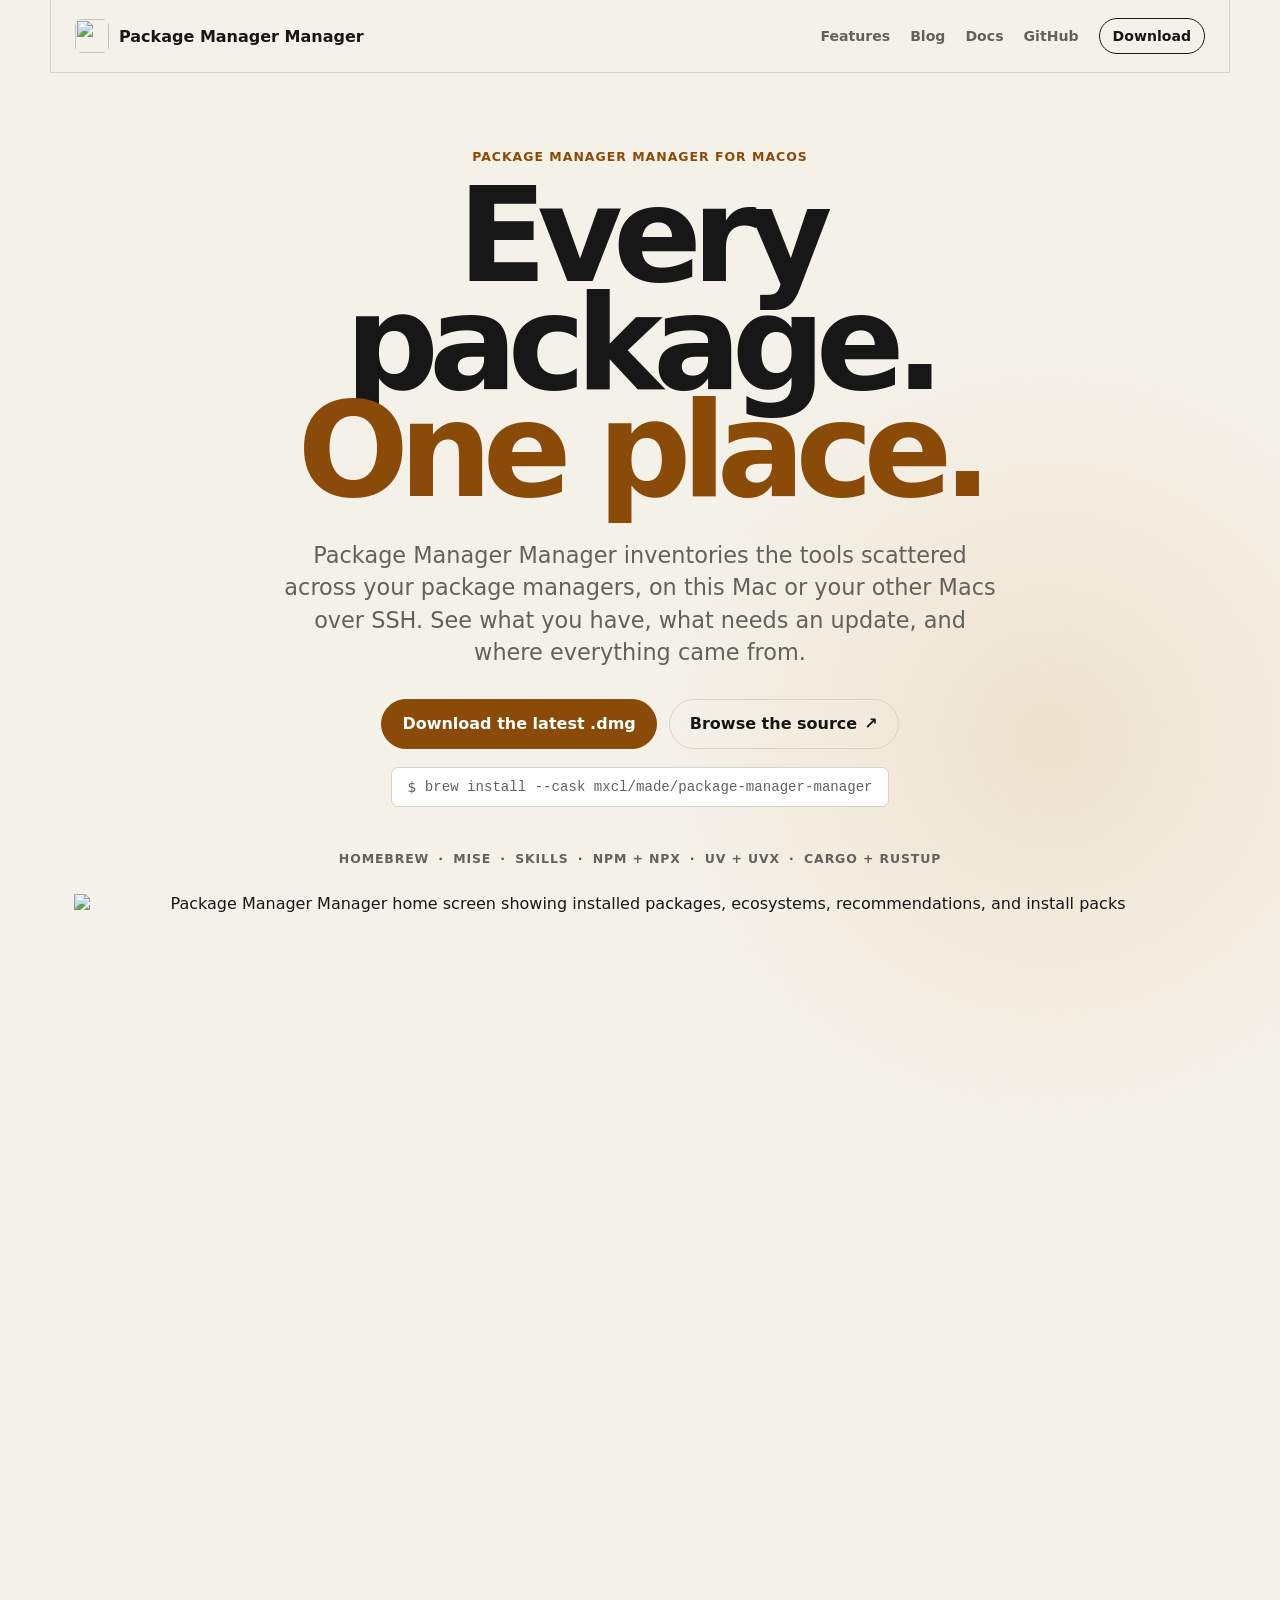
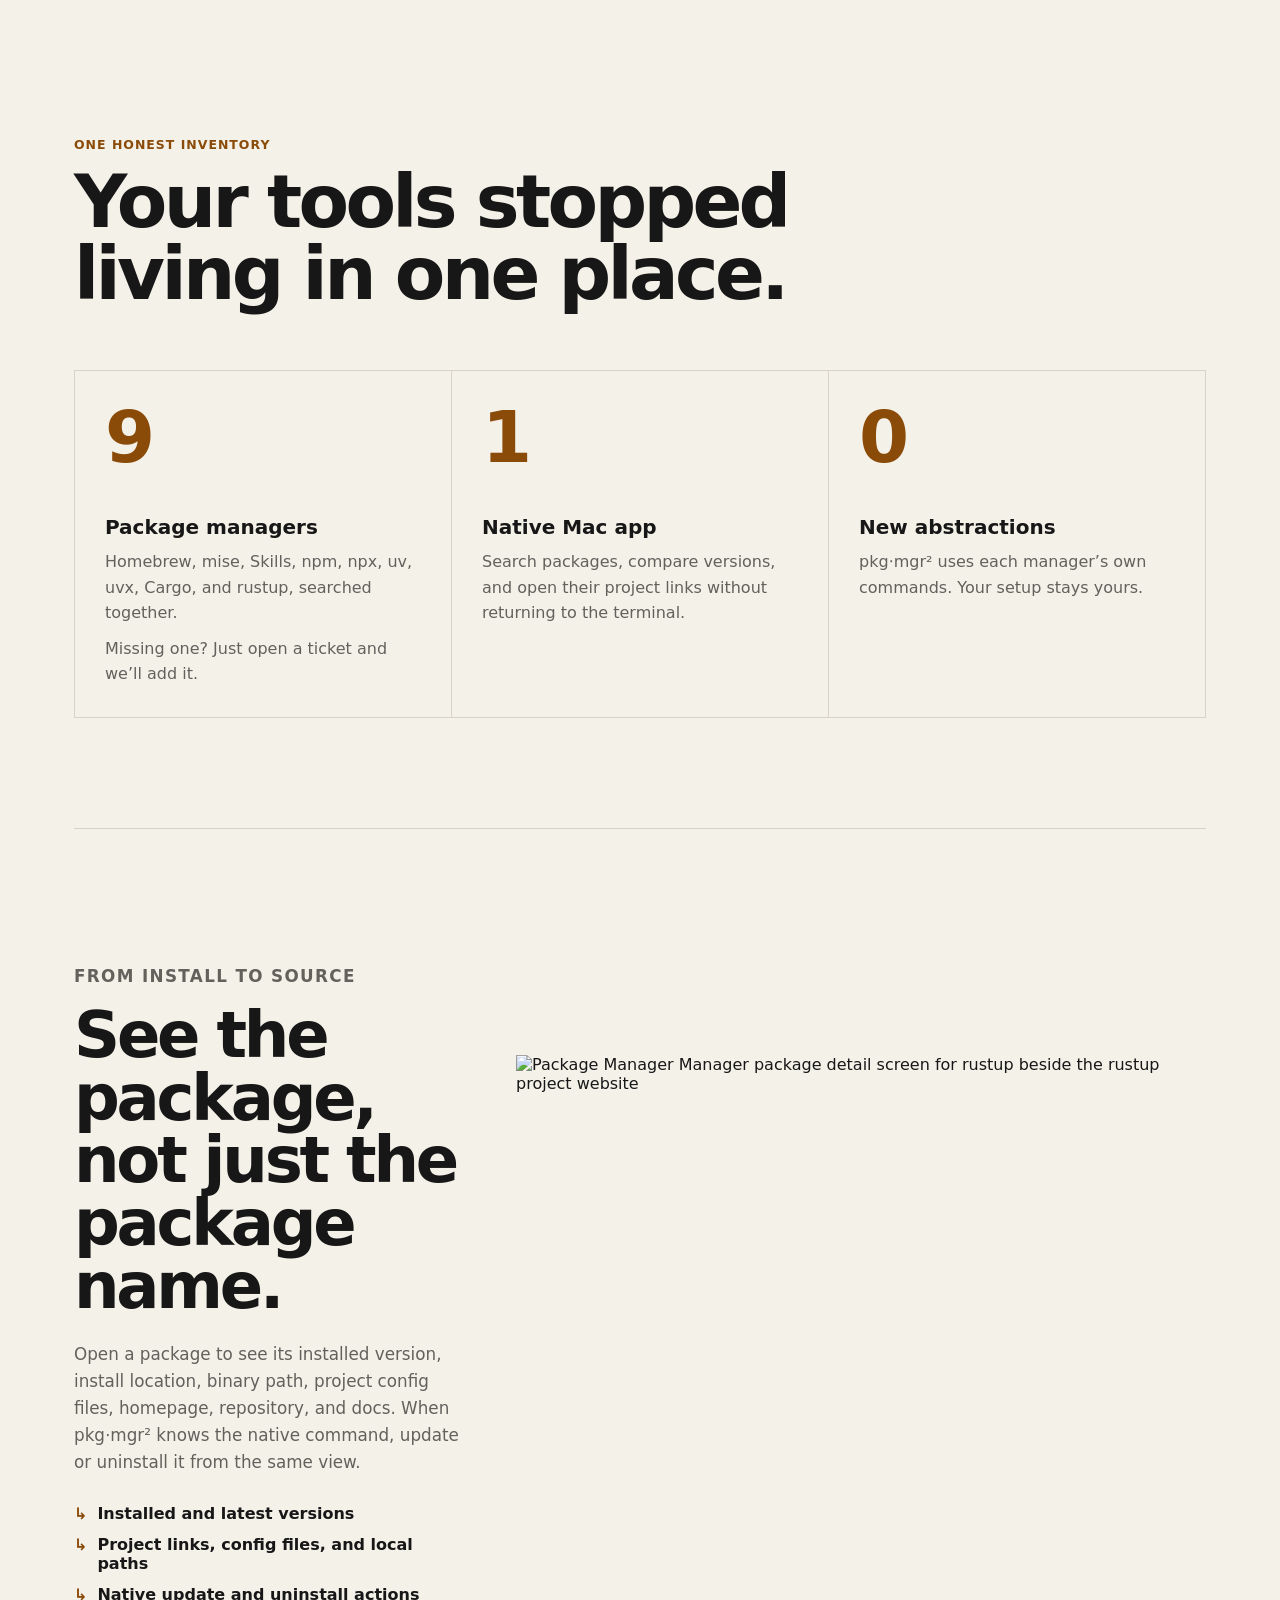
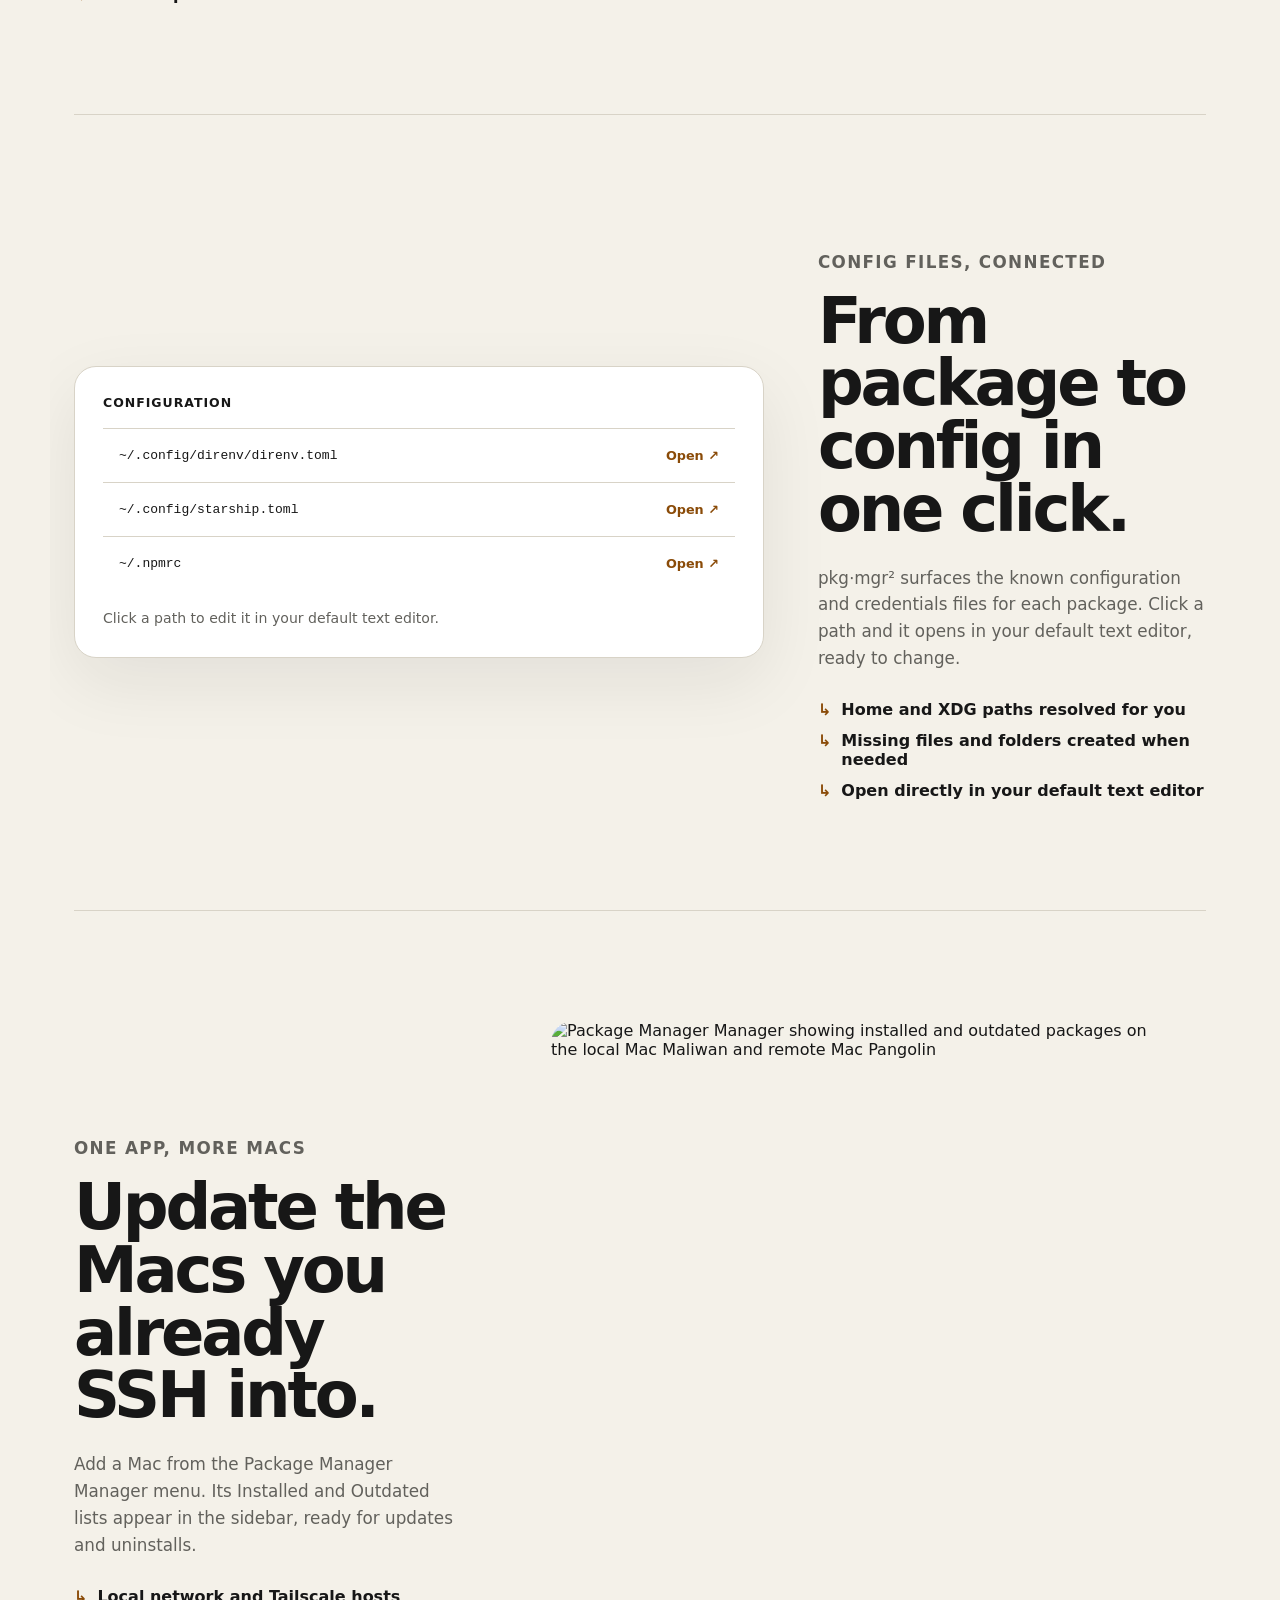
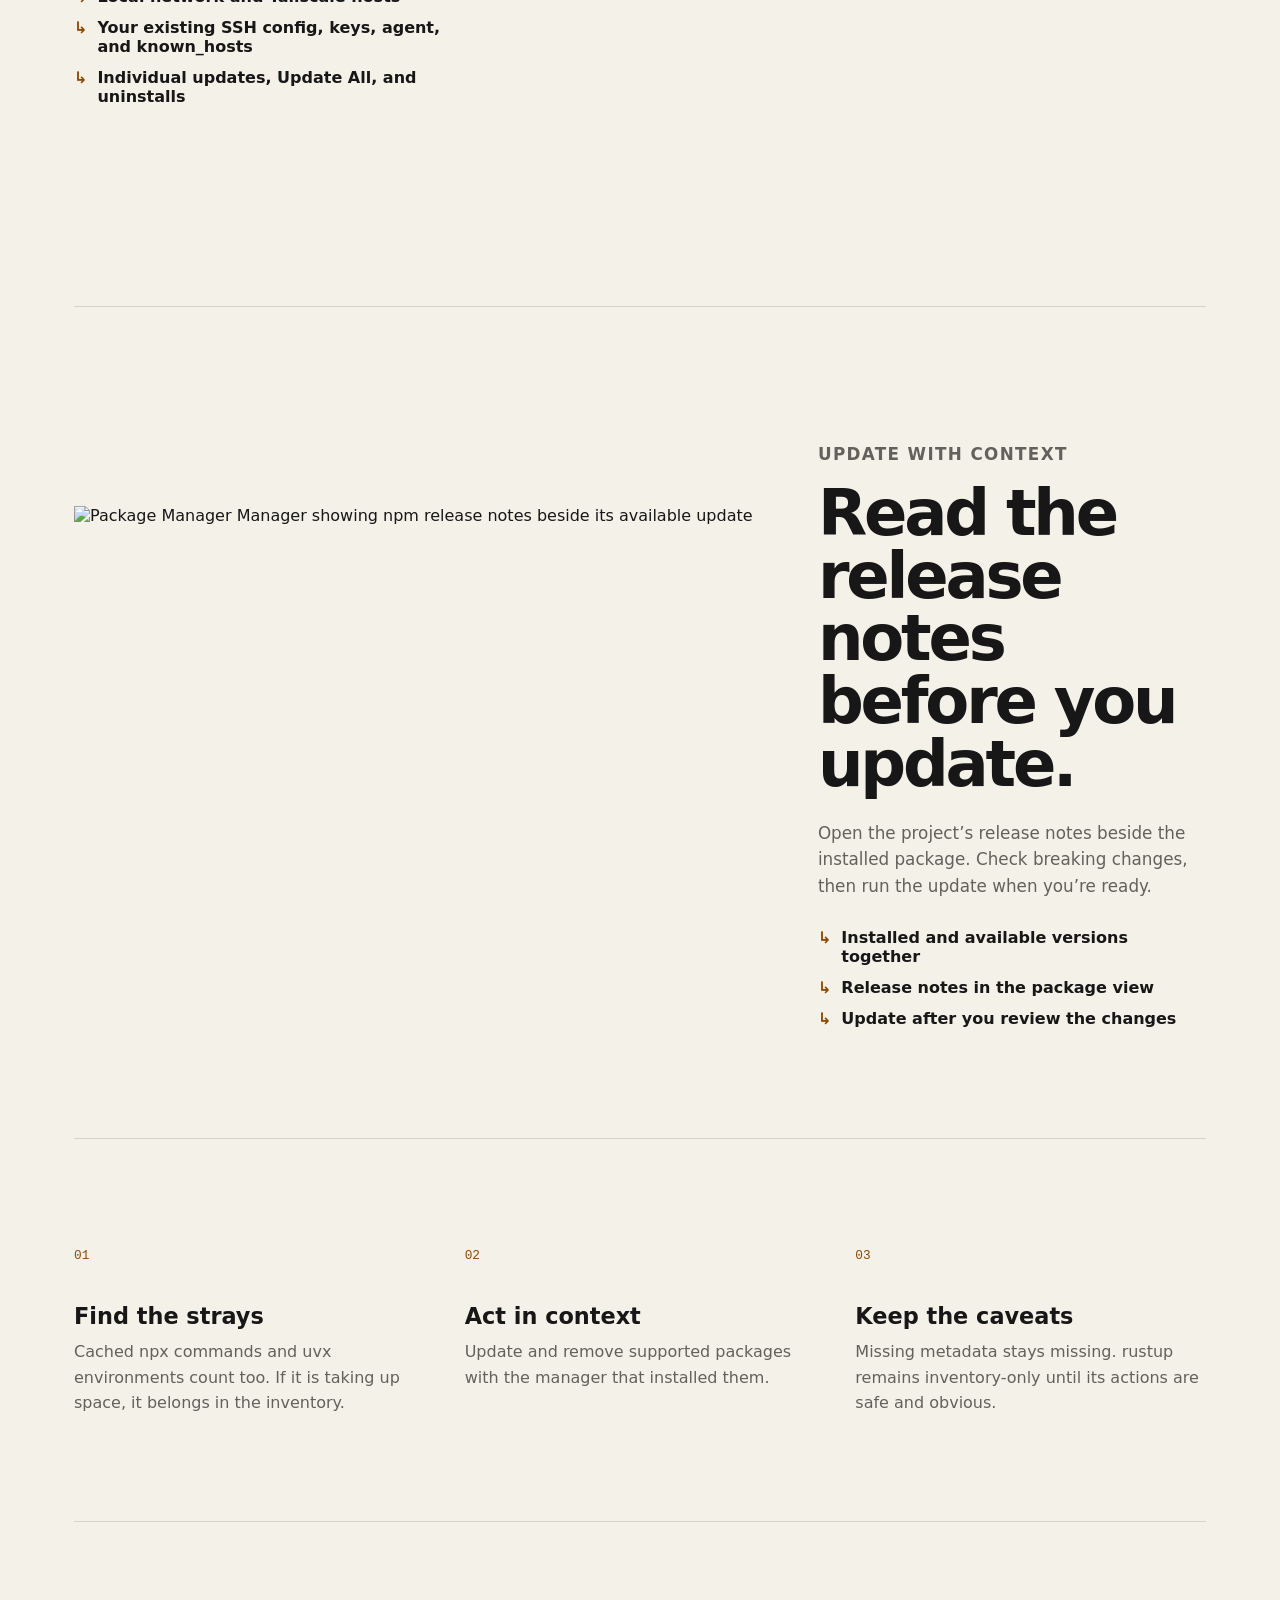
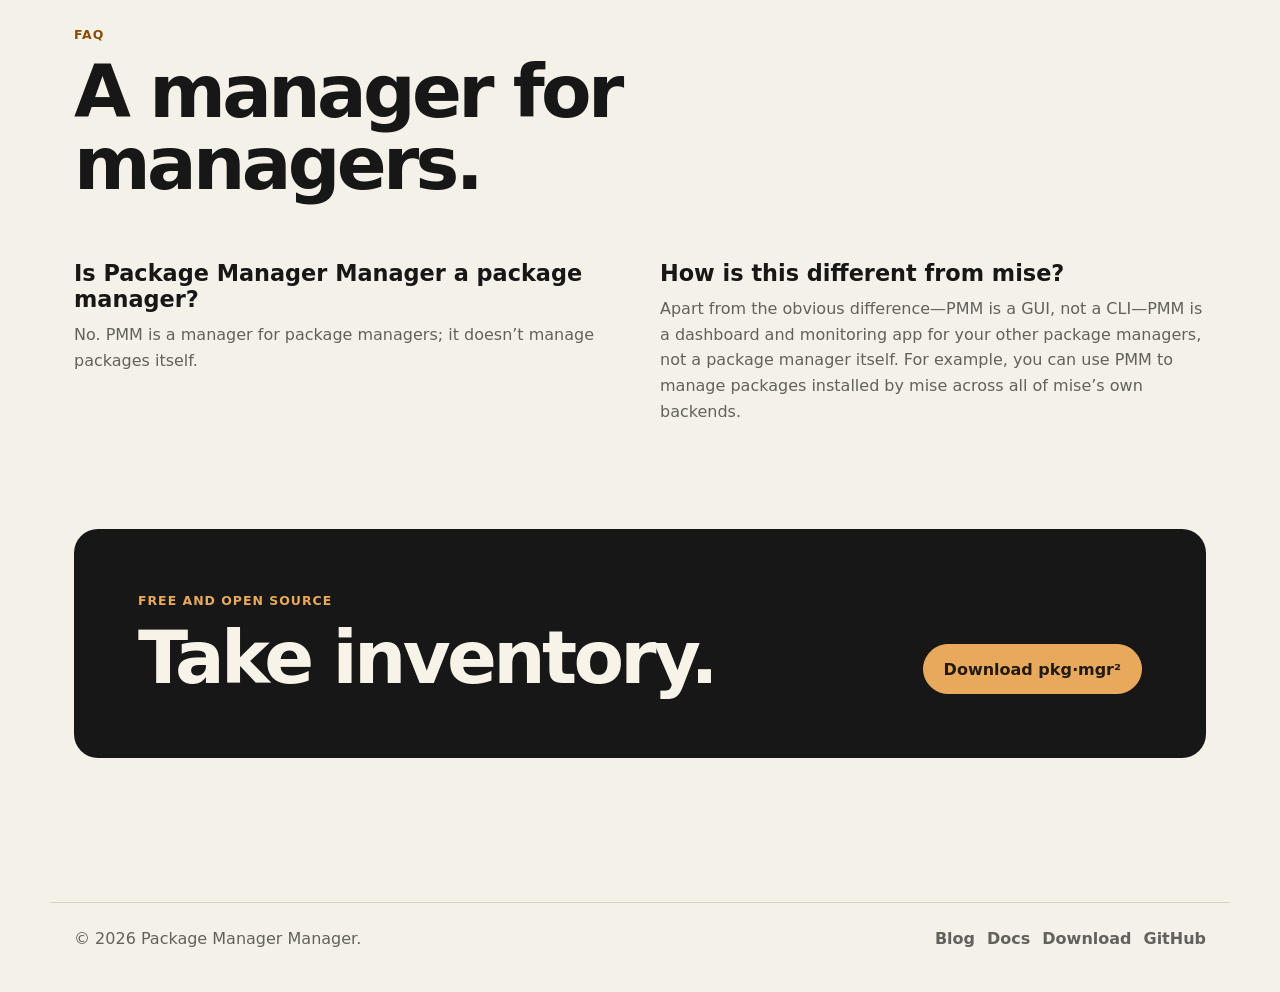
==== www/index.html @ a39bab41 "Add config file feature to website" ====
<!DOCTYPE html>
<html lang="en">
<head>
  <meta charset="UTF-8">
  <meta name="viewport" content="width=device-width, initial-scale=1.0">
  <title>The Package Manager Manager — Every package. One place.</title>
  <meta name="description" content="Inventory and update Homebrew, mise, Skills, npm, npx, uv, Cargo, and rustup packages across your Macs over SSH.">
  <meta property="og:type" content="website">
  <meta property="og:site_name" content="The Package Manager Manager">
  <meta property="og:title" content="The Package Manager Manager — Every package. One place.">
  <meta property="og:description" content="See what every package manager installed and manage updates across your Macs over SSH.">
  <meta property="og:url" content="https://mxcl.dev/package-manager-manager/">
  <meta property="og:image" content="https://mxcl.dev/package-manager-manager/preview.png">
  <meta property="og:image:secure_url" content="https://mxcl.dev/package-manager-manager/preview.png">
  <meta property="og:image:type" content="image/png">
  <meta property="og:image:width" content="1728">
  <meta property="og:image:height" content="910">
  <meta property="og:image:alt" content="The Package Manager Manager showing every package in one Mac app">
  <meta name="twitter:card" content="summary_large_image">
  <meta name="twitter:title" content="The Package Manager Manager — Every package. One place.">
  <meta name="twitter:description" content="See what every package manager installed and manage updates across your Macs over SSH.">
  <meta name="twitter:image" content="https://mxcl.dev/package-manager-manager/preview.png">
  <meta name="twitter:image:alt" content="The Package Manager Manager showing every package in one Mac app">
  <link rel="canonical" href="https://mxcl.dev/package-manager-manager/">
  <link rel="icon" href="./boxes.png">
  <link rel="apple-touch-icon" href="./boxes.png">
  <link rel="stylesheet" href="./styles.css">
</head>
<body class="landing-page">
  <div class="scroll-meter" aria-hidden="true"><span></span></div>
  <div class="site-shell" id="top">
    <header class="masthead">
      <a class="brand" href="./" aria-label="The Package Manager Manager home">
        <img class="brand-mark" src="./boxes.png" alt="" width="54" height="54">
        <span class="brand-type">Package Manager Manager</span>
      </a>

      <button class="nav-toggle" type="button" aria-expanded="false" aria-label="Toggle navigation">
        <span></span>
        <span></span>
      </button>

      <nav class="nav" aria-label="Main navigation">
        <a href="#features">Features</a>
        <a href="./blog/">Blog</a>
        <a href="https://github.com/mxcl/pmm#readme">Docs</a>
        <a href="https://github.com/mxcl/pmm">GitHub</a>
        <a class="nav-download" href="https://github.com/mxcl/pmm/releases/latest">Download</a>
      </nav>
    </header>

    <main class="landing-main">
      <section class="product-hero" aria-labelledby="product-title">
        <div class="hero-copy">
          <p class="eyebrow">Package Manager Manager for macOS</p>
          <h1 id="product-title">Every package.<br><span>One place.</span></h1>
          <p class="lede">Package Manager Manager inventories the tools scattered across your package managers, on this Mac or your other Macs over SSH. See what you have, what needs an update, and where everything came from.</p>
          <div class="hero-actions">
            <a class="button primary button-large" href="https://github.com/mxcl/pmm/releases/latest">Download the latest .dmg</a>
            <a class="button button-large" href="https://github.com/mxcl/pmm">Browse the source <span aria-hidden="true">↗</span></a>
          </div>
          <p class="install-command"><span aria-hidden="true">$</span> <code>brew install --cask mxcl/made/package-manager-manager</code></p>
        </div>

        <p class="manager-line" aria-label="Supported package managers">
          <span>Homebrew</span><span>mise</span><span>Skills</span><span>npm + npx</span><span>uv + uvx</span><span>Cargo + rustup</span>
        </p>

        <figure class="product-shot hero-shot">
          <img src="./pmm-promo-1.png" alt="Package Manager Manager home screen showing installed packages, ecosystems, recommendations, and install packs" width="2980" height="1872" fetchpriority="high">
        </figure>
      </section>

      <section class="inventory-intro" id="features" aria-labelledby="inventory-title">
        <p class="eyebrow">One honest inventory</p>
        <h2 id="inventory-title">Your tools stopped living in one place.</h2>
        <div class="inventory-points">
          <article>
            <strong>9</strong>
            <h3>Package managers</h3>
            <p>Homebrew, mise, Skills, npm, npx, uv, uvx, Cargo, and rustup, searched together.</p>
            <p>Missing one? Just <a href='https://github.com/mxcl/pmm/issues/new'>open a ticket</a> and we’ll add it.</p>
          </article>
          <article>
            <strong>1</strong>
            <h3>Native Mac app</h3>
            <p>Search packages, compare versions, and open their project links without returning to the terminal.</p>
          </article>
          <article>
            <strong>0</strong>
            <h3>New abstractions</h3>
            <p>pkg⋅mgr² uses each manager’s own commands. Your setup stays yours.</p>
          </article>
        </div>
      </section>

      <section class="package-story" aria-labelledby="package-story-title">
        <div class="story-copy">
          <p class="eyebrow">From install to source</p>
          <h2 id="package-story-title">See the package, not just the package name.</h2>
          <p>Open a package to see its installed version, install location, binary path, project config files, homepage, repository, and docs. When pkg⋅mgr² knows the native command, update or uninstall it from the same view.</p>
          <ul class="check-list">
            <li>Installed and latest versions</li>
            <li>Project links, config files, and local paths</li>
            <li>Native update and uninstall actions</li>
          </ul>
        </div>
        <figure class="product-shot detail-shot">
          <img src="./pmm-promo-2.webp" alt="Package Manager Manager package detail screen for rustup beside the rustup project website" width="2980" height="1872" loading="lazy" decoding="async">
        </figure>
      </section>

      <section class="package-story release-story" aria-labelledby="configuration-title">
        <figure class="configuration-card" aria-label="A package's linked configuration files">
          <figcaption>Configuration</figcaption>
          <div class="configuration-file">
            <code>~/.config/direnv/direnv.toml</code>
            <span aria-hidden="true">Open ↗</span>
          </div>
          <div class="configuration-file">
            <code>~/.config/starship.toml</code>
            <span aria-hidden="true">Open ↗</span>
          </div>
          <div class="configuration-file">
            <code>~/.npmrc</code>
            <span aria-hidden="true">Open ↗</span>
          </div>
          <p>Click a path to edit it in your default text editor.</p>
        </figure>
        <div class="story-copy">
          <p class="eyebrow">Config files, connected</p>
          <h2 id="configuration-title">From package to config in one click.</h2>
          <p>pkg⋅mgr² surfaces the known configuration and credentials files for each package. Click a path and it opens in your default text editor, ready to change.</p>
          <ul class="check-list">
            <li>Home and XDG paths resolved for you</li>
            <li>Missing files and folders created when needed</li>
            <li>Open directly in your default text editor</li>
          </ul>
        </div>
      </section>

      <section class="package-story remote-story" id="remote-hosts" aria-labelledby="remote-hosts-title">
        <div class="story-copy">
          <p class="eyebrow">One app, more Macs</p>
          <h2 id="remote-hosts-title">Update the Macs you already SSH into.</h2>
          <p>Add a Mac from the Package Manager Manager menu. Its Installed and Outdated lists appear in the sidebar, ready for updates and uninstalls.</p>
          <ul class="check-list">
            <li>Local network and Tailscale hosts</li>
            <li>Your existing SSH config, keys, agent, and known_hosts</li>
            <li>Individual updates, Update All, and uninstalls</li>
          </ul>
        </div>
        <figure class="product-shot remote-shot">
          <img src="./pmm-manage-other-macs.webp" alt="Package Manager Manager showing installed and outdated packages on the local Mac Maliwan and remote Mac Pangolin" width="1080" height="1350" loading="lazy" decoding="async">
        </figure>
      </section>

      <section class="package-story release-story" id="release-notes" aria-labelledby="release-story-title">
        <figure class="product-shot release-shot">
          <img src="./pmm-see-release-notes-before-update.webp" alt="Package Manager Manager showing npm release notes beside its available update" width="1490" height="936" loading="lazy" decoding="async">
        </figure>
        <div class="story-copy">
          <p class="eyebrow">Update with context</p>
          <h2 id="release-story-title">Read the release notes before you update.</h2>
          <p>Open the project’s release notes beside the installed package. Check breaking changes, then run the update when you’re ready.</p>
          <ul class="check-list">
            <li>Installed and available versions together</li>
            <li>Release notes in the package view</li>
            <li>Update after you review the changes</li>
          </ul>
        </div>
      </section>

      <section class="feature-strip" aria-label="Product features">
        <article>
          <span class="feature-number">01</span>
          <h3>Find the strays</h3>
          <p>Cached npx commands and uvx environments count too. If it is taking up space, it belongs in the inventory.</p>
        </article>
        <article>
          <span class="feature-number">02</span>
          <h3>Act in context</h3>
          <p>Update and remove supported packages with the manager that installed them.</p>
        </article>
        <article>
          <span class="feature-number">03</span>
          <h3>Keep the caveats</h3>
          <p>Missing metadata stays missing. rustup remains inventory-only until its actions are safe and obvious.</p>
        </article>
      </section>

      <section class="faq" aria-labelledby="faq-title">
        <p class="eyebrow">FAQ</p>
        <h2 id="faq-title">A manager for managers.</h2>
        <div class="faq-list">
          <article>
            <h3>Is Package Manager Manager a package manager?</h3>
            <p>No. PMM is a manager for package managers; it doesn’t manage packages itself.</p>
          </article>
          <article>
            <h3>How is this different from mise?</h3>
            <p>Apart from the obvious difference—PMM is a GUI, not a CLI—PMM is a dashboard and monitoring app for your other package managers, not a package manager itself. For example, you can use PMM to manage packages installed by mise across all of mise’s own backends.</p>
          </article>
        </div>
      </section>

      <section class="final-cta" aria-labelledby="cta-title">
        <div>
          <p class="eyebrow">Free and open source</p>
          <h2 id="cta-title">Take inventory.</h2>
        </div>
        <a class="button primary button-large" href="https://github.com/mxcl/pmm/releases/latest">Download pkg⋅mgr²</a>
      </section>
    </main>

    <footer class="site-footer">
      <p>&copy; 2026 Package Manager Manager.</p>
      <div class="footer-links">
        <a href="./blog/">Blog</a>
        <a href="https://github.com/mxcl/pmm#readme">Docs</a>
        <a href="https://github.com/mxcl/pmm/releases/latest">Download</a>
        <a href="https://github.com/mxcl/pmm">GitHub</a>
      </div>
    </footer>
  </div>

  <script src="./app.js"></script>
</body>
</html>
---- www/styles.css ----
:root {
  color-scheme: light;
  --bg: #f4f1e9;
  --ink: #171717;
  --muted: #62615c;
  --line: #d8d3c7;
  --panel: #ffffff;
  --accent: #8a4b08;
  --accent-ink: #ffffff;
  --max: 1180px;
  font-family: Inter, ui-sans-serif, system-ui, -apple-system, BlinkMacSystemFont, "Segoe UI", sans-serif;
}

* {
  box-sizing: border-box;
}

html {
  background: var(--bg);
  color: var(--ink);
  scroll-behavior: smooth;
}

body {
  margin: 0;
  min-height: 100vh;
  background: var(--bg);
}

a {
  color: inherit;
  text-decoration: none;
}

a:focus-visible,
button:focus-visible {
  outline: 2px solid var(--accent);
  outline-offset: 3px;
}

img {
  display: block;
  max-width: 100%;
}

h1,
h2,
h3,
p,
figure {
  margin: 0;
}

.scroll-meter {
  position: fixed;
  inset: 0 0 auto;
  z-index: 10;
  height: 3px;
}

.scroll-meter span {
  display: block;
  height: 100%;
  background: var(--accent);
  transform: scaleX(0);
  transform-origin: left;
}

.site-shell {
  width: min(100%, var(--max));
  margin: 0 auto;
}

.masthead {
  position: sticky;
  top: 0;
  z-index: 5;
  display: flex;
  align-items: center;
  justify-content: space-between;
  gap: 24px;
  padding: 18px 24px;
  border-bottom: 1px solid var(--line);
  background: color-mix(in srgb, var(--bg) 92%, transparent);
  backdrop-filter: blur(14px);
}

.brand,
.nav {
  display: flex;
  align-items: center;
}

.brand {
  gap: 10px;
  font-weight: 800;
}

.brand-mark {
  width: 34px;
  height: 34px;
  border-radius: 7px;
}

.brand-type {
  white-space: nowrap;
}

.nav {
  gap: 20px;
  color: var(--muted);
  font-size: 0.88rem;
  font-weight: 650;
}

.nav a {
  min-height: 36px;
  display: inline-flex;
  align-items: center;
}

.nav a:hover,
.nav a[aria-current="page"] {
  color: var(--ink);
}

.nav-toggle {
  position: relative;
  display: none;
}

main {
  padding: 40px 24px 72px;
}

.blog-hero,
.article-hero {
  display: grid;
  grid-template-columns: minmax(0, 1fr) minmax(280px, 480px);
  gap: 40px;
  align-items: center;
  padding: 36px 0 54px;
}

.blog-hero {
  display: block;
  max-width: 780px;
}

.eyebrow,
.story-kicker,
.section-label span {
  color: var(--accent);
  font-size: 0.78rem;
  font-weight: 800;
  letter-spacing: 0.08em;
  text-transform: uppercase;
}

h1 {
  margin-top: 10px;
  font-size: clamp(2.5rem, 7vw, 5.5rem);
  line-height: 0.96;
  letter-spacing: 0;
}

.lede {
  max-width: 760px;
  margin-top: 18px;
  color: var(--muted);
  font-size: clamp(1.1rem, 2vw, 1.4rem);
  line-height: 1.45;
}

.hero-actions,
.package-actions,
.footer-links {
  display: flex;
  flex-wrap: wrap;
  gap: 12px;
}

.hero-actions {
  margin-top: 26px;
}

.button {
  display: inline-flex;
  align-items: center;
  justify-content: center;
  min-height: 42px;
  padding: 0 16px;
  border: 1px solid var(--line);
  border-radius: 7px;
  font-weight: 750;
  white-space: nowrap;
}

.button.primary {
  border-color: var(--accent);
  background: var(--accent);
  color: var(--accent-ink);
}

.button:hover {
  border-color: var(--ink);
}

.button.primary:hover {
  border-color: var(--ink);
  background: var(--ink);
}

.button.text {
  border-color: transparent;
}

.article-hero-image img,
.post-card img,
.package-card img {
  width: 100%;
  aspect-ratio: 16 / 9;
  object-fit: cover;
  border: 1px solid var(--line);
  border-radius: 8px;
  background: #ece9df;
}

.article-body,
.toolkit-summary,
.pack-install-band,
.package-directory,
.blog-index {
  margin-top: 44px;
}

.article-body {
  max-width: 820px;
  color: var(--muted);
  font-size: 1.08rem;
  line-height: 1.7;
}

.article-body p + p {
  margin-top: 18px;
}

.section-label {
  display: flex;
  align-items: end;
  justify-content: space-between;
  gap: 16px;
  margin-bottom: 18px;
  border-bottom: 1px solid var(--line);
  padding-bottom: 12px;
}

.section-label h2 {
  font-size: clamp(1.45rem, 3vw, 2rem);
}

.compare-grid,
.package-grid,
.post-list {
  display: grid;
  gap: 18px;
}

.compare-grid {
  grid-template-columns: repeat(3, minmax(0, 1fr));
}

.compare-grid article,
.pack-install-band,
.package-card,
.post-card {
  border: 1px solid var(--line);
  border-radius: 8px;
  background: var(--panel);
}

.compare-grid article,
.pack-install-band,
.package-card-body,
.post-card-copy {
  padding: 22px;
}

.compare-grid h3,
.package-card h3,
.post-card h2 {
  margin-top: 8px;
  font-size: 1.25rem;
  line-height: 1.2;
}

.compare-grid p,
.package-card p:not(.story-kicker),
.post-card p:not(.story-kicker),
.pack-install-band p {
  margin-top: 10px;
  color: var(--muted);
  line-height: 1.55;
}

.post-card-copy > .button {
  margin-top: 20px;
}

.pack-install-band {
  display: flex;
  align-items: center;
  justify-content: space-between;
  gap: 24px;
}

.package-grid {
  grid-template-columns: repeat(3, minmax(0, 1fr));
}

.package-actions {
  margin-top: 18px;
}

.package-actions a {
  color: var(--accent);
  font-weight: 750;
}

.post-list {
  grid-template-columns: repeat(2, minmax(0, 1fr));
}

.site-footer {
  display: flex;
  align-items: center;
  justify-content: space-between;
  gap: 20px;
  padding: 26px 24px 44px;
  border-top: 1px solid var(--line);
  color: var(--muted);
}

.footer-links a {
  font-weight: 650;
}

/* Product landing page */

.landing-page {
  background:
    radial-gradient(circle at 82% 10%, rgb(216 151 70 / 0.16), transparent 24rem),
    var(--bg);
}

.landing-page .masthead {
  border-right: 1px solid var(--line);
  border-left: 1px solid var(--line);
}

.landing-page .nav-download {
  min-height: 36px;
  padding: 0 13px;
  border: 1px solid var(--ink);
  border-radius: 999px;
  color: var(--ink);
}

.landing-main {
  overflow: hidden;
  padding-top: 76px;
}

.product-hero {
  text-align: center;
}

.hero-copy {
  max-width: 940px;
  margin: 0 auto;
}

.product-hero h1 {
  margin-top: 18px;
  font-size: clamp(4rem, 10.5vw, 8.2rem);
  line-height: 0.82;
  letter-spacing: -0.075em;
}

.product-hero h1 span {
  color: var(--accent);
}

.product-hero .lede {
  max-width: 720px;
  margin: 34px auto 0;
}

.product-hero .hero-actions {
  justify-content: center;
  margin-top: 30px;
}

.install-command {
  display: inline-flex;
  max-width: 100%;
  margin-top: 18px;
  padding: 11px 15px;
  overflow-x: auto;
  border: 1px solid var(--line);
  border-radius: 7px;
  background: var(--panel);
  color: var(--muted);
  font-size: 0.88rem;
  white-space: nowrap;
}

.install-command code {
  margin-left: 0.6em;
}

.button-large {
  min-height: 50px;
  padding: 0 20px;
  border-radius: 999px;
}

.button-large span {
  margin-left: 7px;
}

.manager-line {
  display: flex;
  flex-wrap: wrap;
  justify-content: center;
  gap: 10px 24px;
  margin-top: 44px;
  color: var(--muted);
  font-size: 0.78rem;
  font-weight: 800;
  letter-spacing: 0.07em;
  text-transform: uppercase;
}

.manager-line span {
  position: relative;
}

.manager-line span + span::before {
  content: "·";
  position: absolute;
  left: -15px;
  color: var(--accent);
}

.product-shot {
  margin: 0;
}

.product-shot img {
  width: 100%;
  height: auto;
  aspect-ratio: 2980 / 1872;
}

.hero-shot {
  margin-top: 28px;
}

.inventory-intro {
  padding: 132px 0 110px;
}

.inventory-intro > h2,
.story-copy h2,
.faq > h2,
.final-cta h2 {
  max-width: 940px;
  margin-top: 14px;
  font-size: clamp(2.4rem, 6vw, 4.6rem);
  line-height: 0.98;
  letter-spacing: -0.05em;
}

.inventory-points {
  display: grid;
  grid-template-columns: repeat(3, minmax(0, 1fr));
  gap: 1px;
  margin-top: 60px;
  border: 1px solid var(--line);
  background: var(--line);
}

.inventory-points article {
  min-height: 280px;
  padding: 30px;
  background: var(--bg);
}

.inventory-points strong {
  display: block;
  color: var(--accent);
  font-size: 4.5rem;
  line-height: 1;
}

.inventory-points h3 {
  margin-top: 42px;
  font-size: 1.25rem;
}

.inventory-points p,
.story-copy > p,
.feature-strip p {
  margin-top: 10px;
  color: var(--muted);
  line-height: 1.6;
}

.package-story {
  display: grid;
  grid-template-columns: minmax(300px, 0.72fr) minmax(0, 1.28fr);
  gap: 54px;
  align-items: center;
  padding: 110px 0;
  border-top: 1px solid var(--line);
}

.release-story {
  grid-template-columns: minmax(0, 1.28fr) minmax(300px, 0.72fr);
}

.remote-shot {
  width: min(100%, 620px);
  justify-self: center;
}

.remote-shot img {
  aspect-ratio: 4 / 5;
  border-radius: 22px;
}

.configuration-card {
  padding: 28px;
  border: 1px solid var(--line);
  border-radius: 22px;
  background: var(--panel);
  box-shadow: 0 24px 70px rgb(23 23 23 / 0.08);
}

.configuration-card figcaption {
  margin-bottom: 18px;
  font-size: 0.78rem;
  font-weight: 800;
  letter-spacing: 0.08em;
  text-transform: uppercase;
}

.configuration-file {
  display: flex;
  align-items: center;
  justify-content: space-between;
  gap: 20px;
  min-height: 54px;
  padding: 0 16px;
  border-top: 1px solid var(--line);
}

.configuration-file code {
  overflow: hidden;
  text-overflow: ellipsis;
  white-space: nowrap;
}

.configuration-file span {
  flex: 0 0 auto;
  color: var(--accent);
  font-size: 0.8rem;
  font-weight: 800;
}

.configuration-card > p {
  margin-top: 18px;
  color: var(--muted);
  font-size: 0.88rem;
  line-height: 1.5;
}

.story-copy h2 {
  font-size: clamp(2.4rem, 5vw, 4rem);
}

.story-copy > p {
  margin-top: 24px;
  font-size: 1.05rem;
}

.check-list {
  display: grid;
  gap: 12px;
  margin: 28px 0 0;
  padding: 0;
  list-style: none;
  font-weight: 700;
}

.check-list li {
  display: flex;
  gap: 10px;
}

.check-list li::before {
  content: "↳";
  color: var(--accent);
}

.feature-strip {
  display: grid;
  grid-template-columns: repeat(3, minmax(0, 1fr));
  gap: 40px;
  padding: 105px 0;
  border-top: 1px solid var(--line);
}

.feature-number {
  display: inline-block;
  color: var(--accent);
  font-family: ui-monospace, SFMono-Regular, Menlo, monospace;
  font-size: 0.8rem;
}

.feature-strip h3 {
  margin-top: 40px;
  font-size: 1.4rem;
}

.faq {
  padding: 105px 0;
  border-top: 1px solid var(--line);
}

.faq-list {
  display: grid;
  grid-template-columns: repeat(2, minmax(0, 1fr));
  gap: 40px;
  margin-top: 60px;
}

.faq-list h3 {
  font-size: 1.4rem;
}

.faq-list p {
  margin-top: 10px;
  color: var(--muted);
  line-height: 1.6;
}

.final-cta {
  display: flex;
  align-items: end;
  justify-content: space-between;
  gap: 30px;
  margin-bottom: 72px;
  padding: 64px;
  border-radius: 24px;
  background: var(--ink);
  color: #f7f3e9;
}

.final-cta .eyebrow {
  color: #e9a95d;
}

.final-cta .button.primary {
  flex: 0 0 auto;
  border-color: #e9a95d;
  background: #e9a95d;
  color: #221b13;
}

.final-cta .button.primary:hover {
  border-color: #fff;
  background: #fff;
}

@media (max-width: 820px) {
  .masthead {
    align-items: flex-start;
  }

  .nav-toggle {
    display: inline-flex;
    width: 40px;
    height: 40px;
    align-items: center;
    justify-content: center;
    border: 1px solid var(--line);
    border-radius: 7px;
    background: var(--panel);
  }

  .nav-toggle span,
  .nav-toggle::after {
    content: "";
    position: absolute;
    width: 18px;
    height: 2px;
    background: var(--ink);
  }

  .nav-toggle span:first-child {
    transform: translateY(-4px);
  }

  .nav-toggle span:nth-child(2) {
    transform: translateY(4px);
  }

  .nav {
    display: none;
    position: absolute;
    top: 68px;
    right: 24px;
    left: 24px;
    flex-direction: column;
    align-items: stretch;
    gap: 0;
    border: 1px solid var(--line);
    border-radius: 8px;
    background: var(--panel);
    padding: 8px;
  }

  .nav.is-open {
    display: flex;
  }

  .nav a {
    padding: 0 10px;
  }

  .article-hero,
  .compare-grid,
  .package-grid,
  .post-list {
    grid-template-columns: 1fr;
  }

  .pack-install-band,
  .site-footer,
  .section-label {
    align-items: flex-start;
    flex-direction: column;
  }

  .landing-main {
    padding-top: 48px;
  }

  .landing-page .nav-download {
    border: 0;
    border-radius: 0;
    padding: 0 10px;
  }

  .manager-line span + span::before {
    display: none;
  }

  .hero-shot {
    width: calc(100% + 24px);
    margin-left: -12px;
    border-radius: 14px;
  }

  .inventory-intro {
    padding: 92px 0 74px;
  }

  .inventory-points,
  .package-story,
  .faq-list,
  .feature-strip {
    grid-template-columns: 1fr;
  }

  .inventory-points article {
    min-height: 0;
  }

  .inventory-points h3 {
    margin-top: 24px;
  }

  .package-story {
    gap: 44px;
    padding: 76px 0;
  }

  .feature-strip {
    gap: 54px;
    padding: 76px 0;
  }

  .faq {
    padding: 76px 0;
  }

  .faq-list {
    gap: 44px;
    margin-top: 44px;
  }

  .feature-strip h3 {
    margin-top: 20px;
  }

  .final-cta {
    align-items: flex-start;
    flex-direction: column;
    padding: 38px 28px;
  }
}

@media (max-width: 520px) {
  .landing-main {
    padding-inline: 18px;
  }

  .product-hero h1 {
    font-size: clamp(3.5rem, 20vw, 5rem);
  }

  .product-hero .lede {
    margin-top: 26px;
  }

  .product-hero .hero-actions {
    align-items: stretch;
    flex-direction: column;
  }

  .manager-line {
    align-items: center;
    flex-direction: column;
  }

  .final-cta {
    margin-right: -6px;
    margin-left: -6px;
  }
}

@media (prefers-reduced-motion: reduce) {
  html {
    scroll-behavior: auto;
  }
}
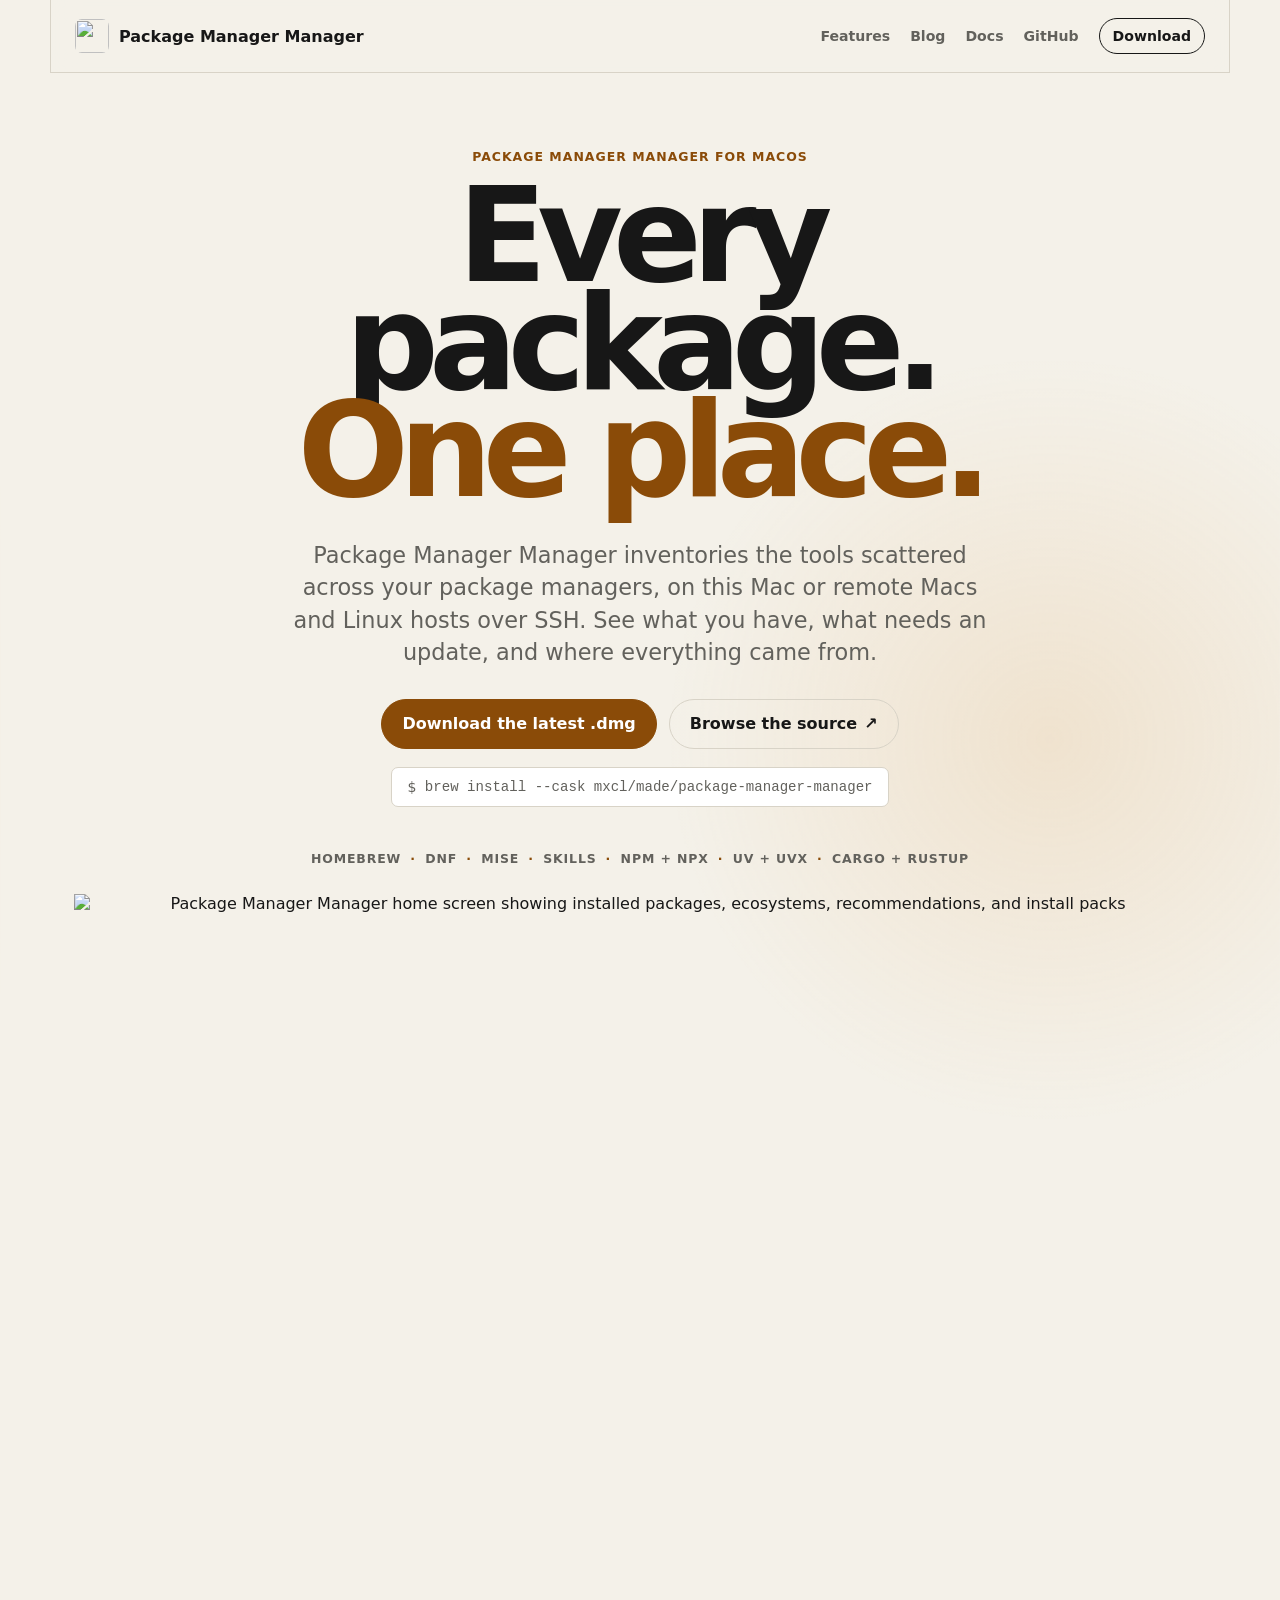
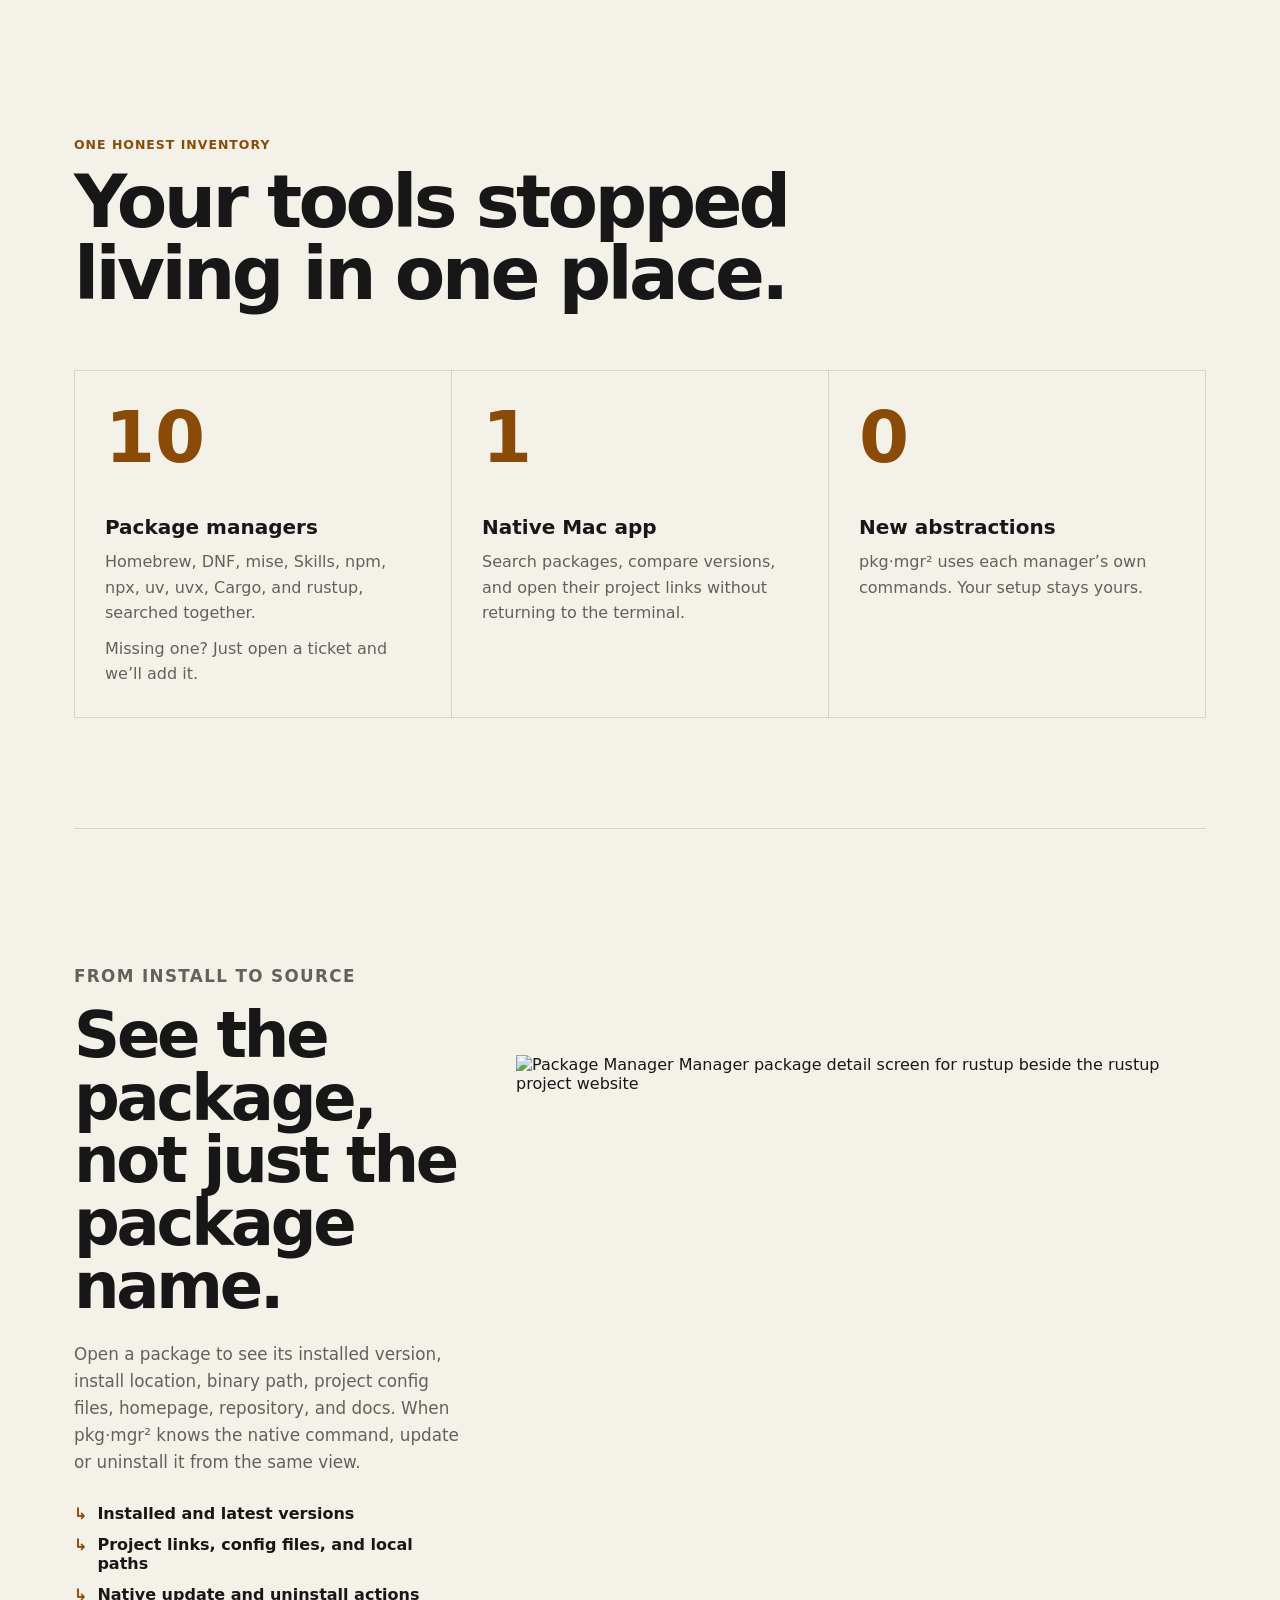
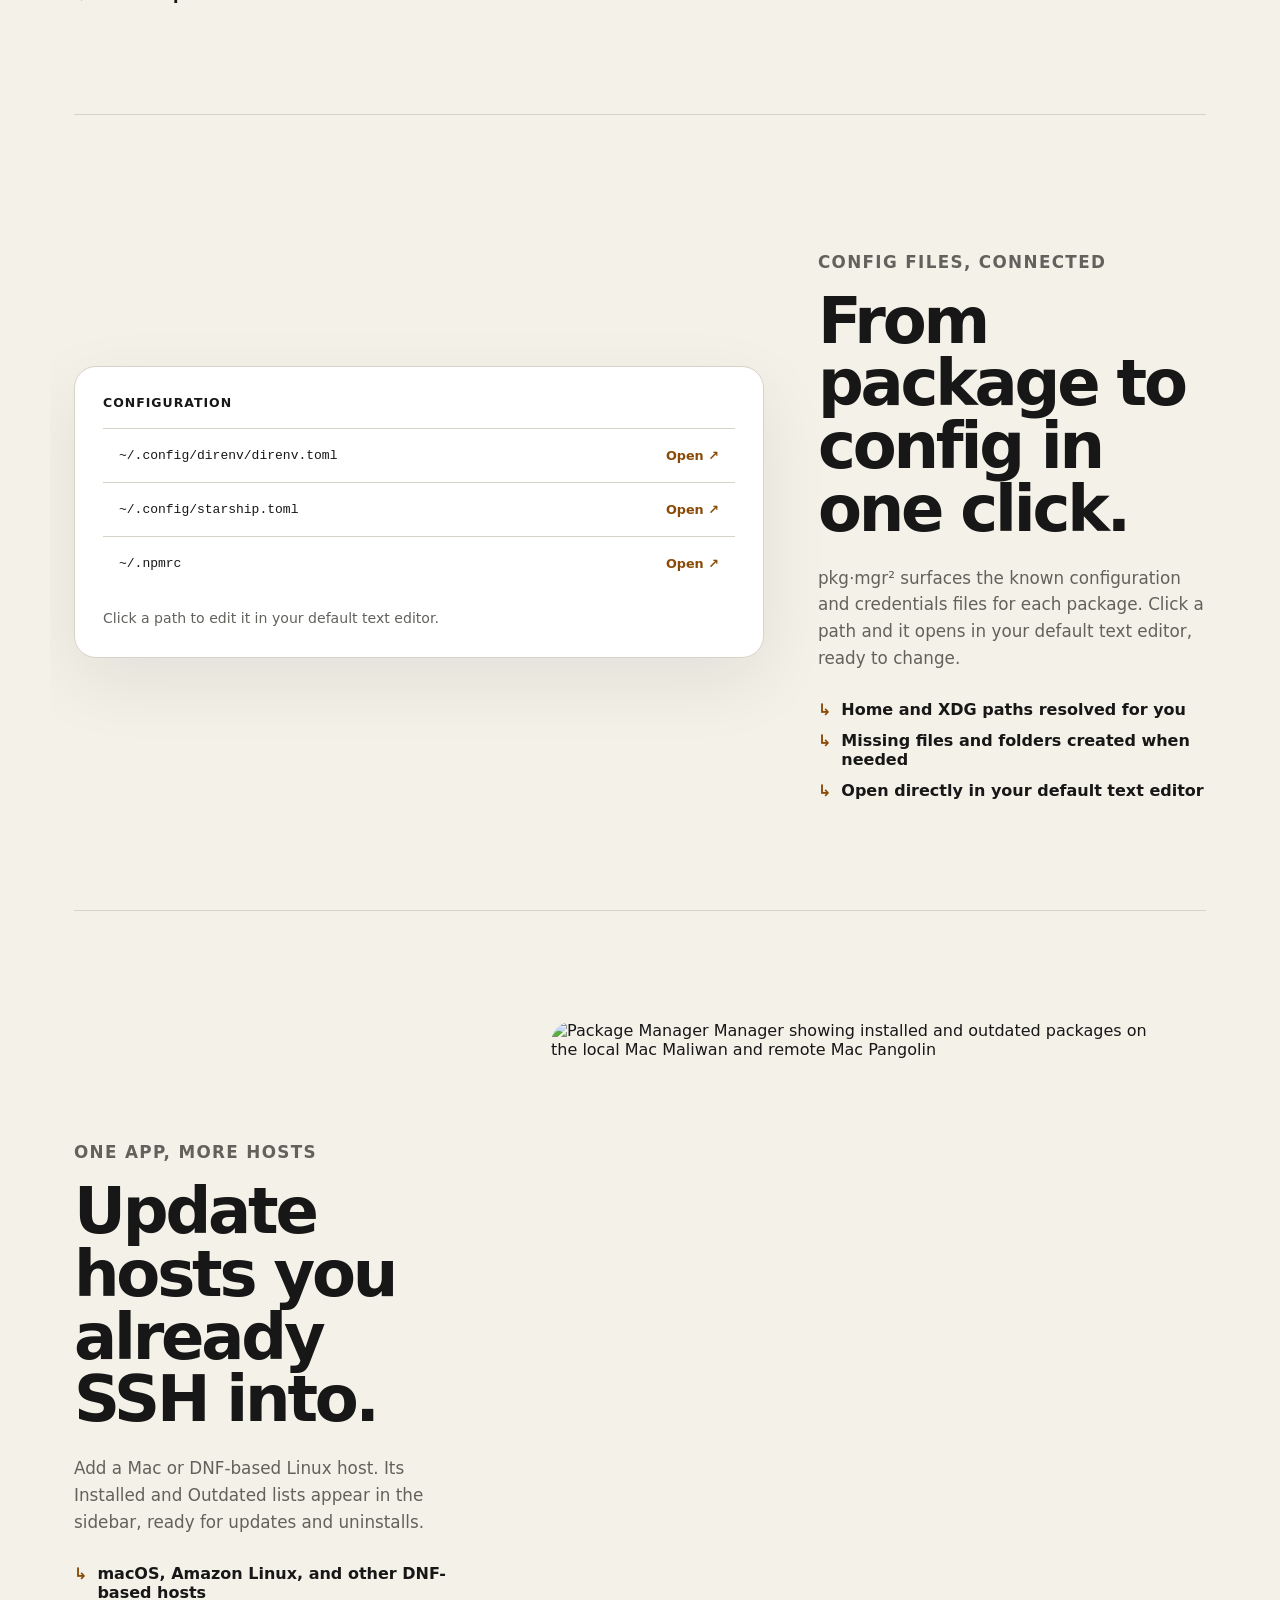
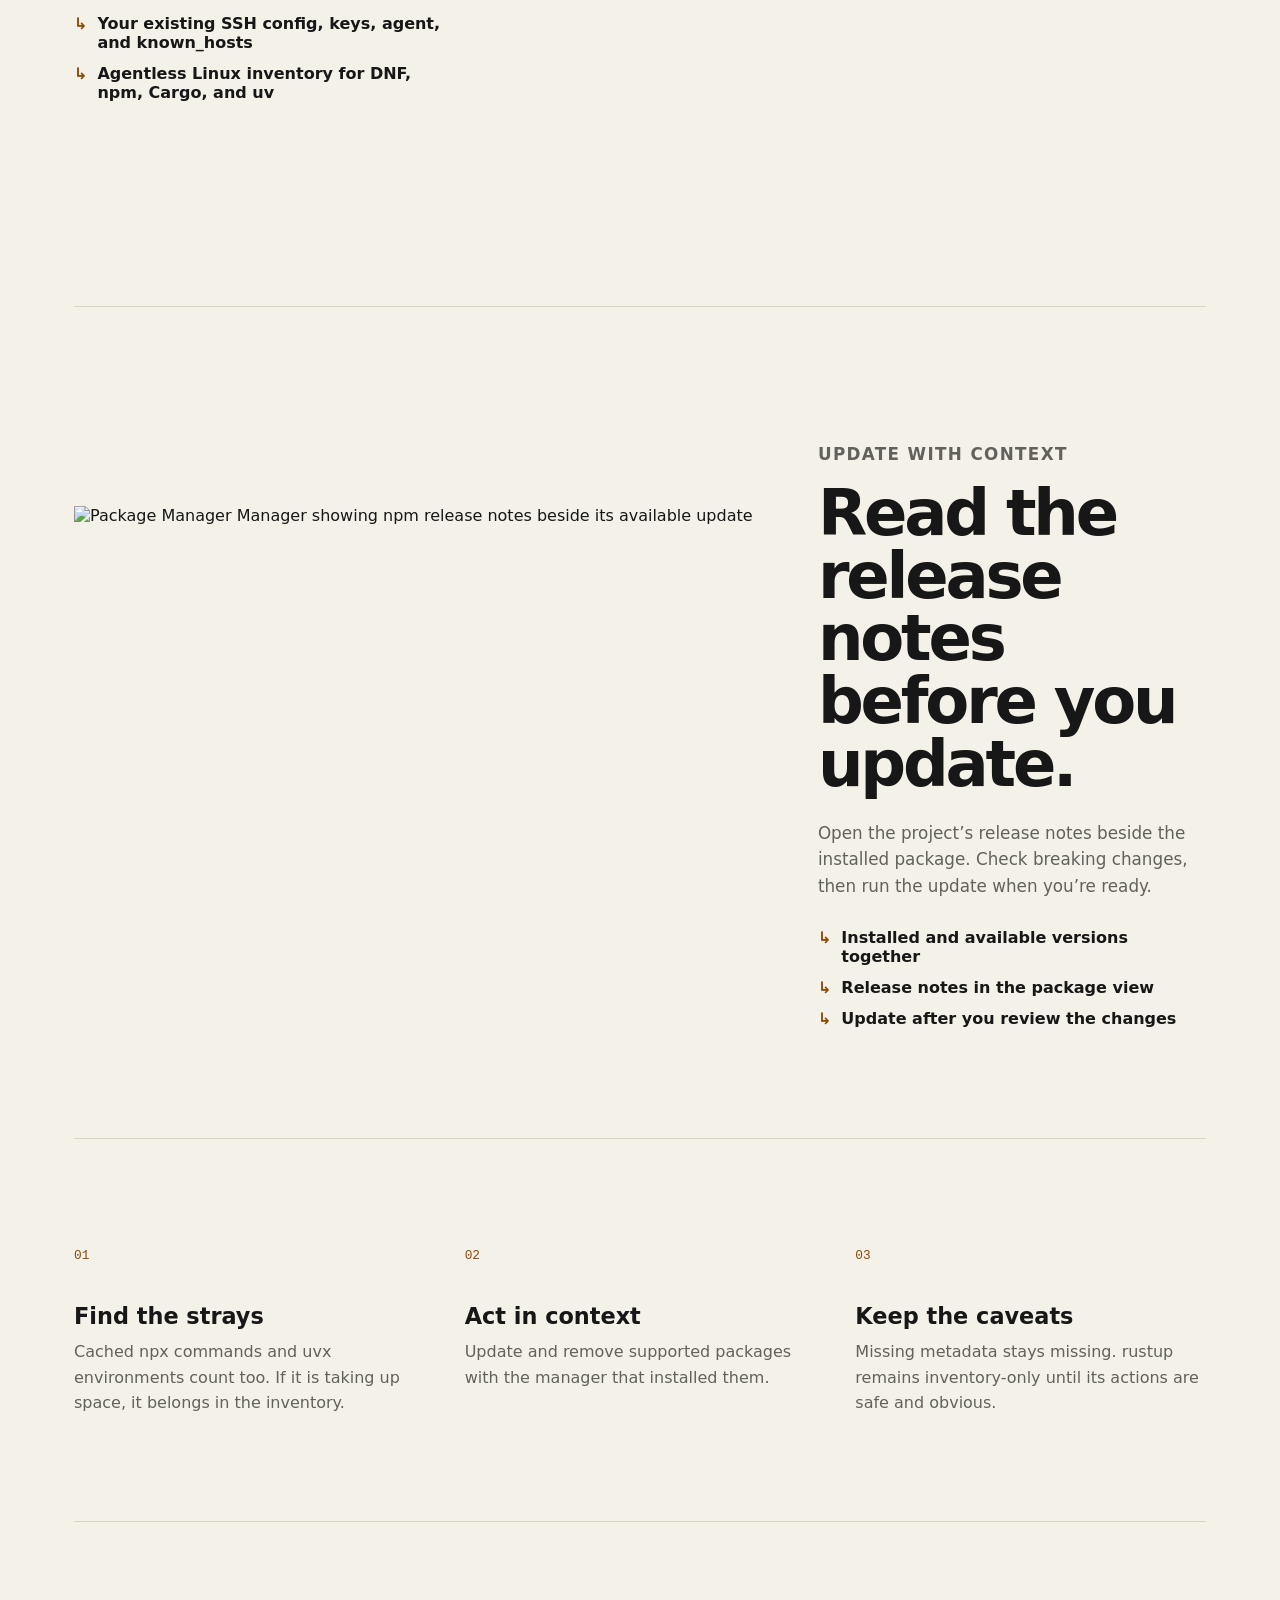
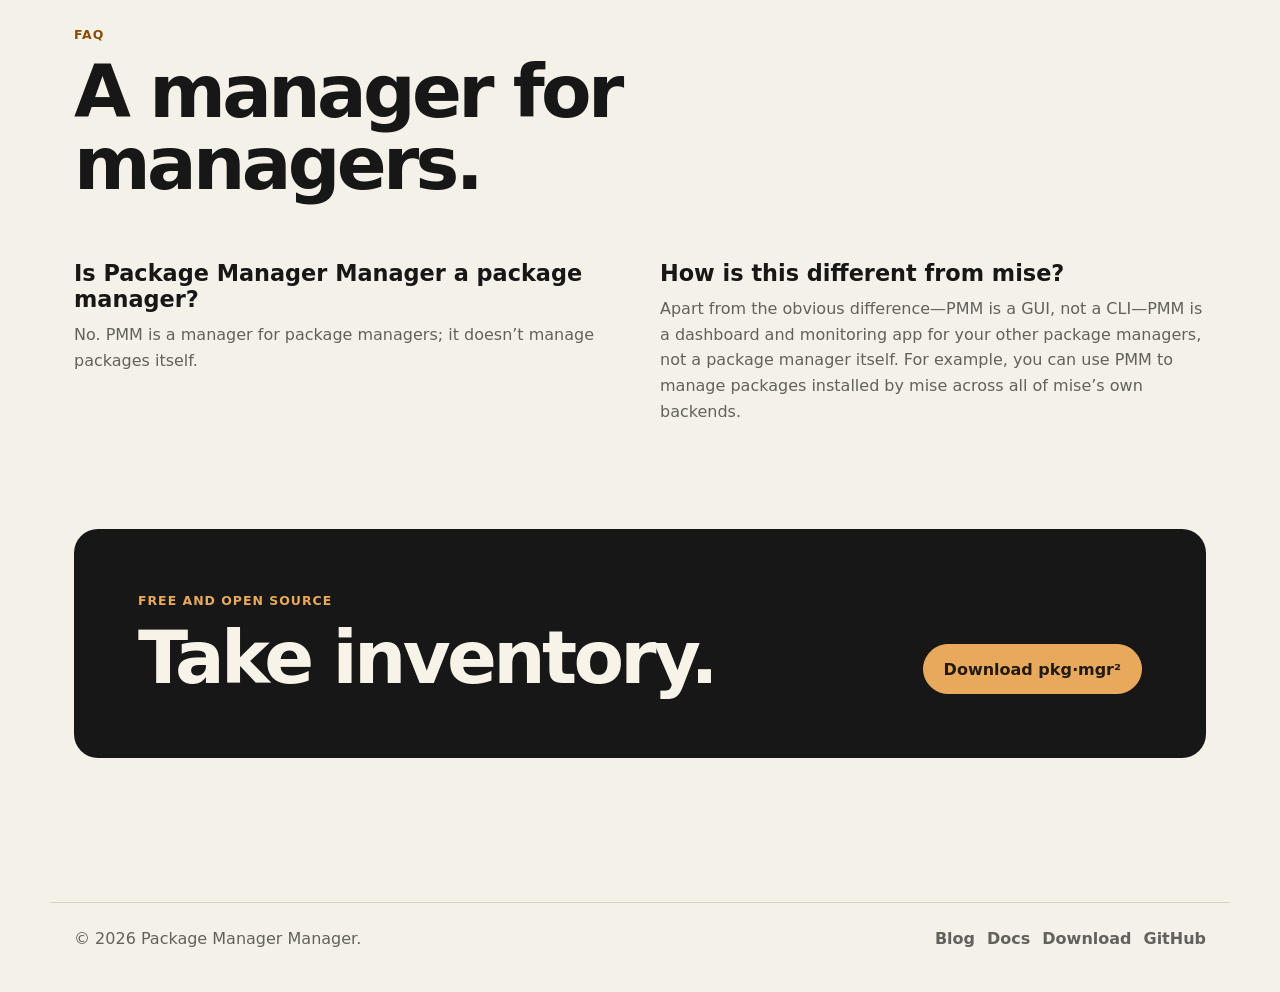
==== commit 8b1f8753: "Document Linux remote hosts on website" ====
--- a/www/index.html
+++ b/www/index.html
@@ -4,11 +4,11 @@
   <meta charset="UTF-8">
   <meta name="viewport" content="width=device-width, initial-scale=1.0">
   <title>The Package Manager Manager — Every package. One place.</title>
-  <meta name="description" content="Inventory and update Homebrew, mise, Skills, npm, npx, uv, Cargo, and rustup packages across your Macs over SSH.">
+  <meta name="description" content="Inventory and update packages across your Macs and DNF-based Linux hosts over SSH.">
   <meta property="og:type" content="website">
   <meta property="og:site_name" content="The Package Manager Manager">
   <meta property="og:title" content="The Package Manager Manager — Every package. One place.">
-  <meta property="og:description" content="See what every package manager installed and manage updates across your Macs over SSH.">
+  <meta property="og:description" content="See what every package manager installed across your Macs and DNF-based Linux hosts over SSH.">
   <meta property="og:url" content="https://mxcl.dev/package-manager-manager/">
   <meta property="og:image" content="https://mxcl.dev/package-manager-manager/preview.png">
   <meta property="og:image:secure_url" content="https://mxcl.dev/package-manager-manager/preview.png">
@@ -18,7 +18,7 @@
   <meta property="og:image:alt" content="The Package Manager Manager showing every package in one Mac app">
   <meta name="twitter:card" content="summary_large_image">
   <meta name="twitter:title" content="The Package Manager Manager — Every package. One place.">
-  <meta name="twitter:description" content="See what every package manager installed and manage updates across your Macs over SSH.">
+  <meta name="twitter:description" content="See what every package manager installed across your Macs and DNF-based Linux hosts over SSH.">
   <meta name="twitter:image" content="https://mxcl.dev/package-manager-manager/preview.png">
   <meta name="twitter:image:alt" content="The Package Manager Manager showing every package in one Mac app">
   <link rel="canonical" href="https://mxcl.dev/package-manager-manager/">
@@ -54,7 +54,7 @@
         <div class="hero-copy">
           <p class="eyebrow">Package Manager Manager for macOS</p>
           <h1 id="product-title">Every package.<br><span>One place.</span></h1>
-          <p class="lede">Package Manager Manager inventories the tools scattered across your package managers, on this Mac or your other Macs over SSH. See what you have, what needs an update, and where everything came from.</p>
+          <p class="lede">Package Manager Manager inventories the tools scattered across your package managers, on this Mac or remote Macs and Linux hosts over SSH. See what you have, what needs an update, and where everything came from.</p>
           <div class="hero-actions">
             <a class="button primary button-large" href="https://github.com/mxcl/pmm/releases/latest">Download the latest .dmg</a>
             <a class="button button-large" href="https://github.com/mxcl/pmm">Browse the source <span aria-hidden="true">↗</span></a>
@@ -63,7 +63,7 @@
         </div>
 
         <p class="manager-line" aria-label="Supported package managers">
-          <span>Homebrew</span><span>mise</span><span>Skills</span><span>npm + npx</span><span>uv + uvx</span><span>Cargo + rustup</span>
+          <span>Homebrew</span><span>DNF</span><span>mise</span><span>Skills</span><span>npm + npx</span><span>uv + uvx</span><span>Cargo + rustup</span>
         </p>
 
         <figure class="product-shot hero-shot">
@@ -76,9 +76,9 @@
         <h2 id="inventory-title">Your tools stopped living in one place.</h2>
         <div class="inventory-points">
           <article>
-            <strong>9</strong>
+            <strong>10</strong>
             <h3>Package managers</h3>
-            <p>Homebrew, mise, Skills, npm, npx, uv, uvx, Cargo, and rustup, searched together.</p>
+            <p>Homebrew, DNF, mise, Skills, npm, npx, uv, uvx, Cargo, and rustup, searched together.</p>
             <p>Missing one? Just <a href='https://github.com/mxcl/pmm/issues/new'>open a ticket</a> and we’ll add it.</p>
           </article>
           <article>
@@ -141,13 +141,13 @@
 
       <section class="package-story remote-story" id="remote-hosts" aria-labelledby="remote-hosts-title">
         <div class="story-copy">
-          <p class="eyebrow">One app, more Macs</p>
-          <h2 id="remote-hosts-title">Update the Macs you already SSH into.</h2>
-          <p>Add a Mac from the Package Manager Manager menu. Its Installed and Outdated lists appear in the sidebar, ready for updates and uninstalls.</p>
-          <ul class="check-list">
-            <li>Local network and Tailscale hosts</li>
+          <p class="eyebrow">One app, more hosts</p>
+          <h2 id="remote-hosts-title">Update hosts you already SSH into.</h2>
+          <p>Add a Mac or DNF-based Linux host. Its Installed and Outdated lists appear in the sidebar, ready for updates and uninstalls.</p>
+          <ul class="check-list">
+            <li>macOS, Amazon Linux, and other DNF-based hosts</li>
             <li>Your existing SSH config, keys, agent, and known_hosts</li>
-            <li>Individual updates, Update All, and uninstalls</li>
+            <li>Agentless Linux inventory for DNF, npm, Cargo, and uv</li>
           </ul>
         </div>
         <figure class="product-shot remote-shot">
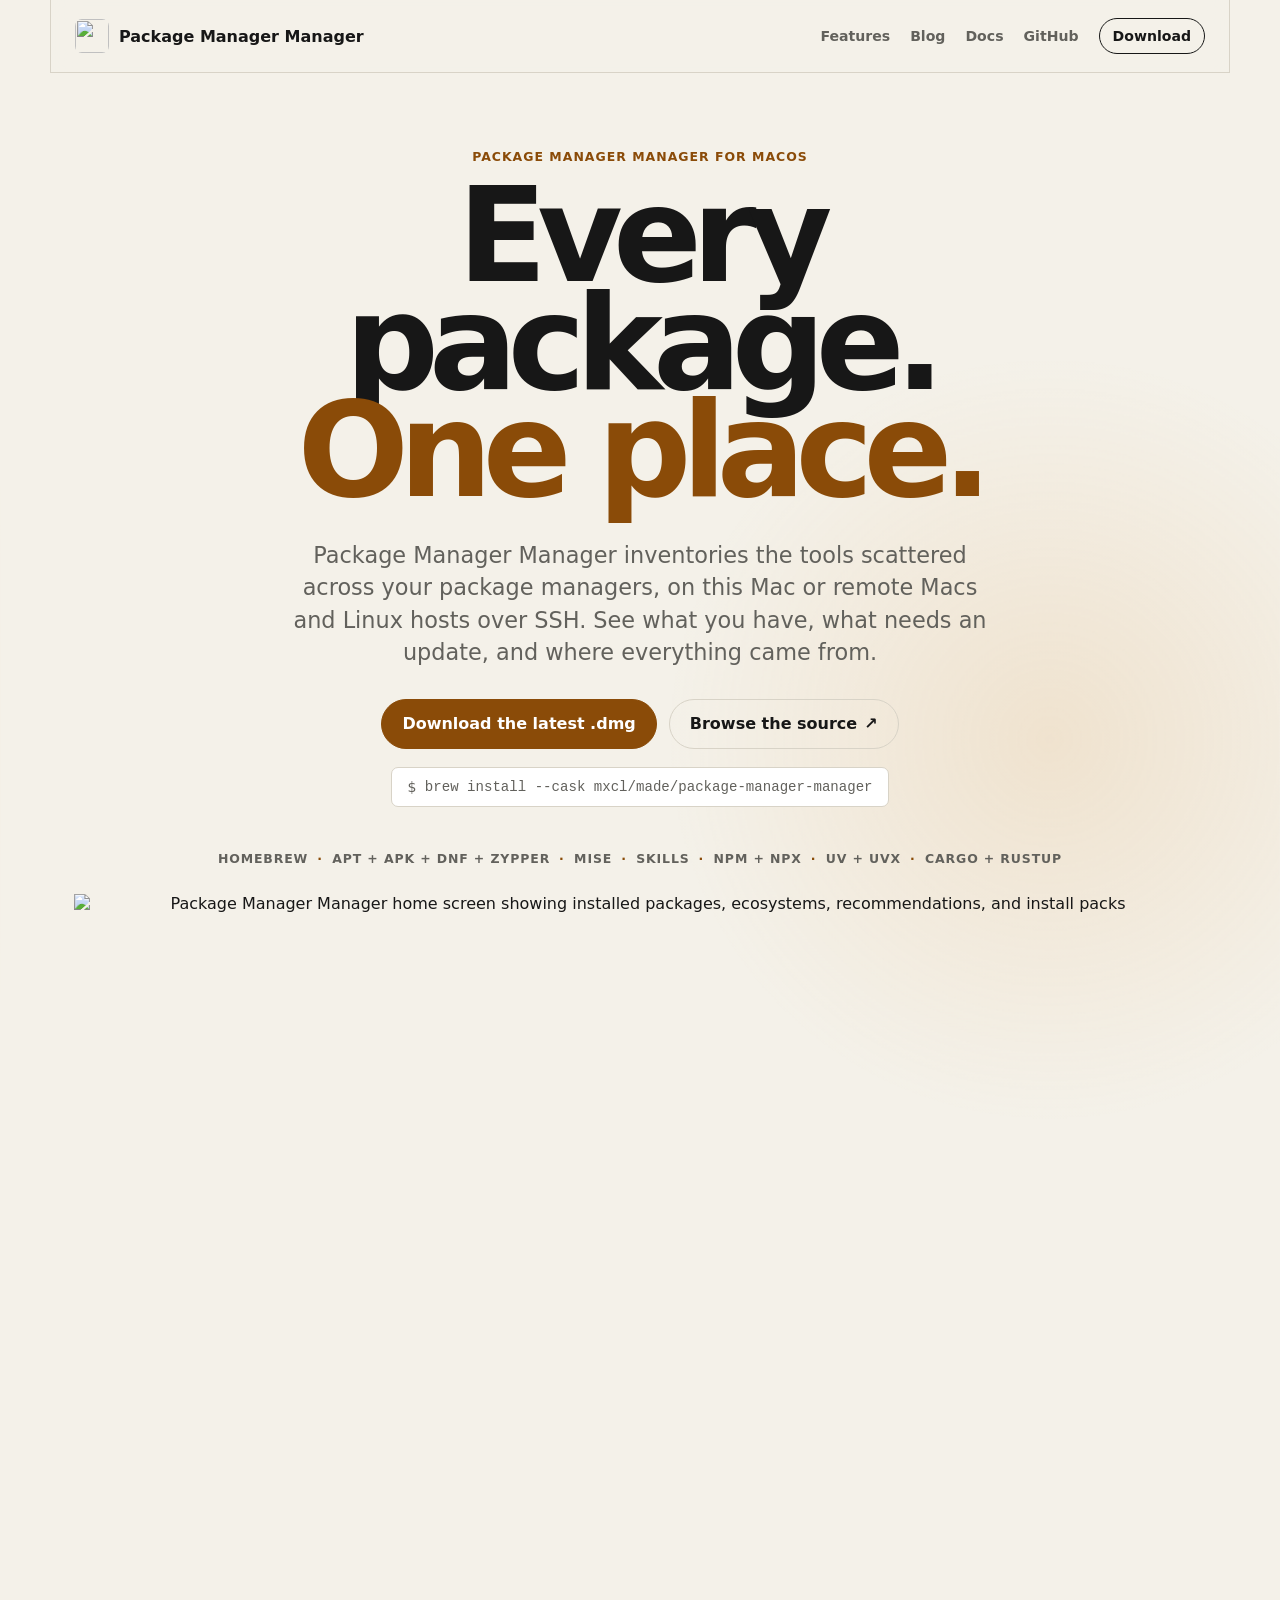
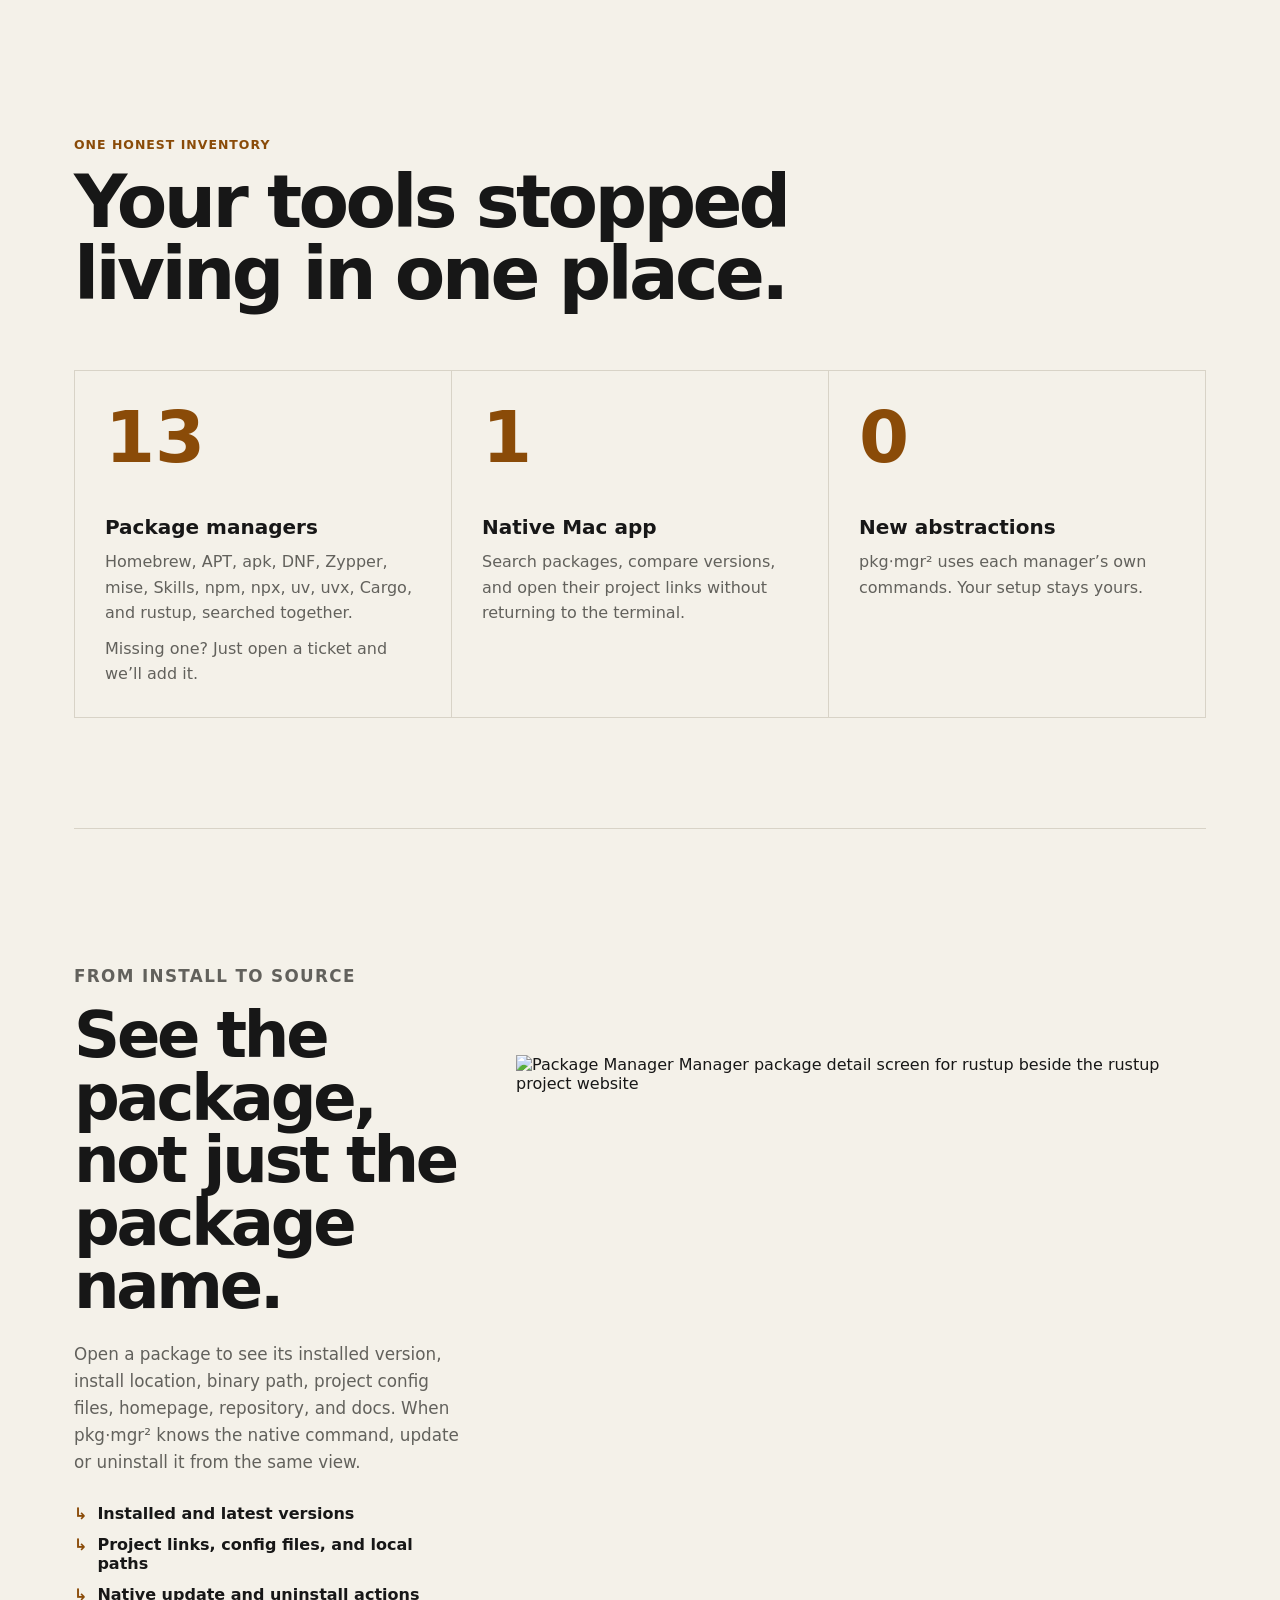
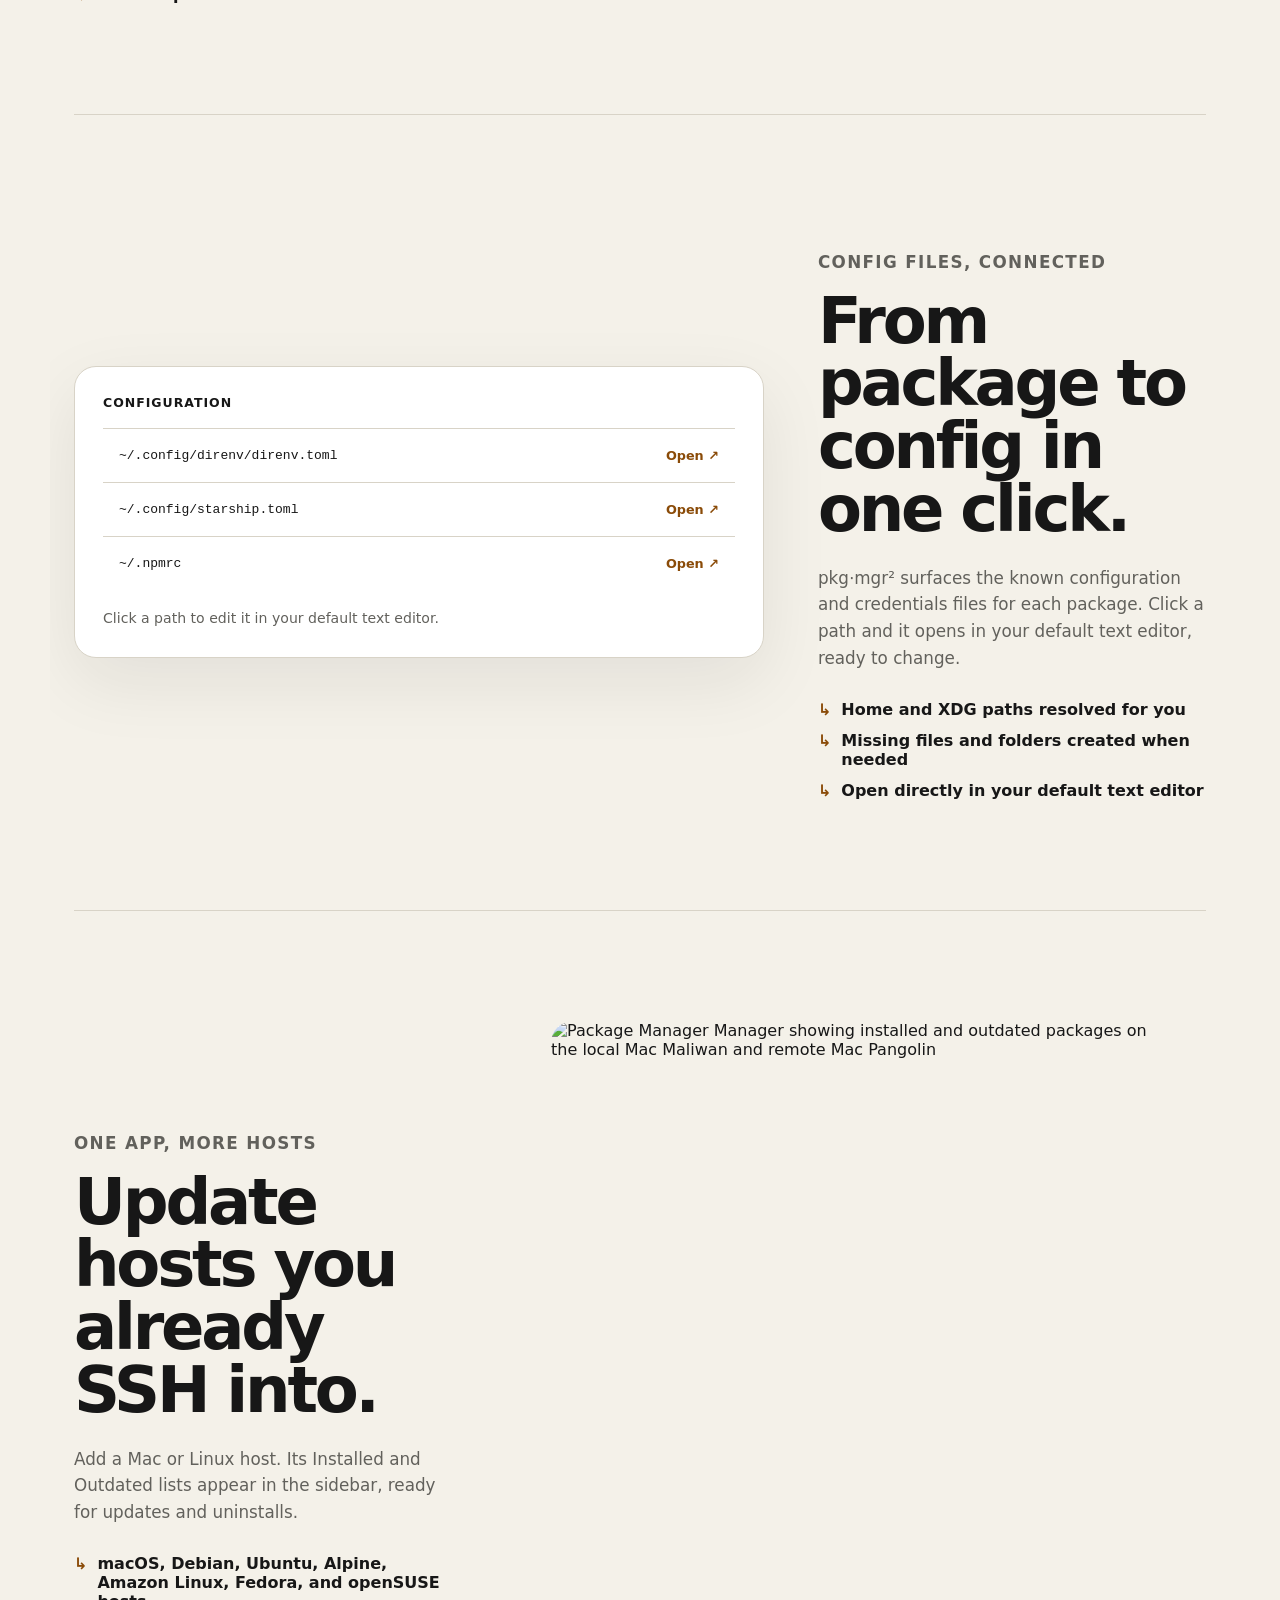
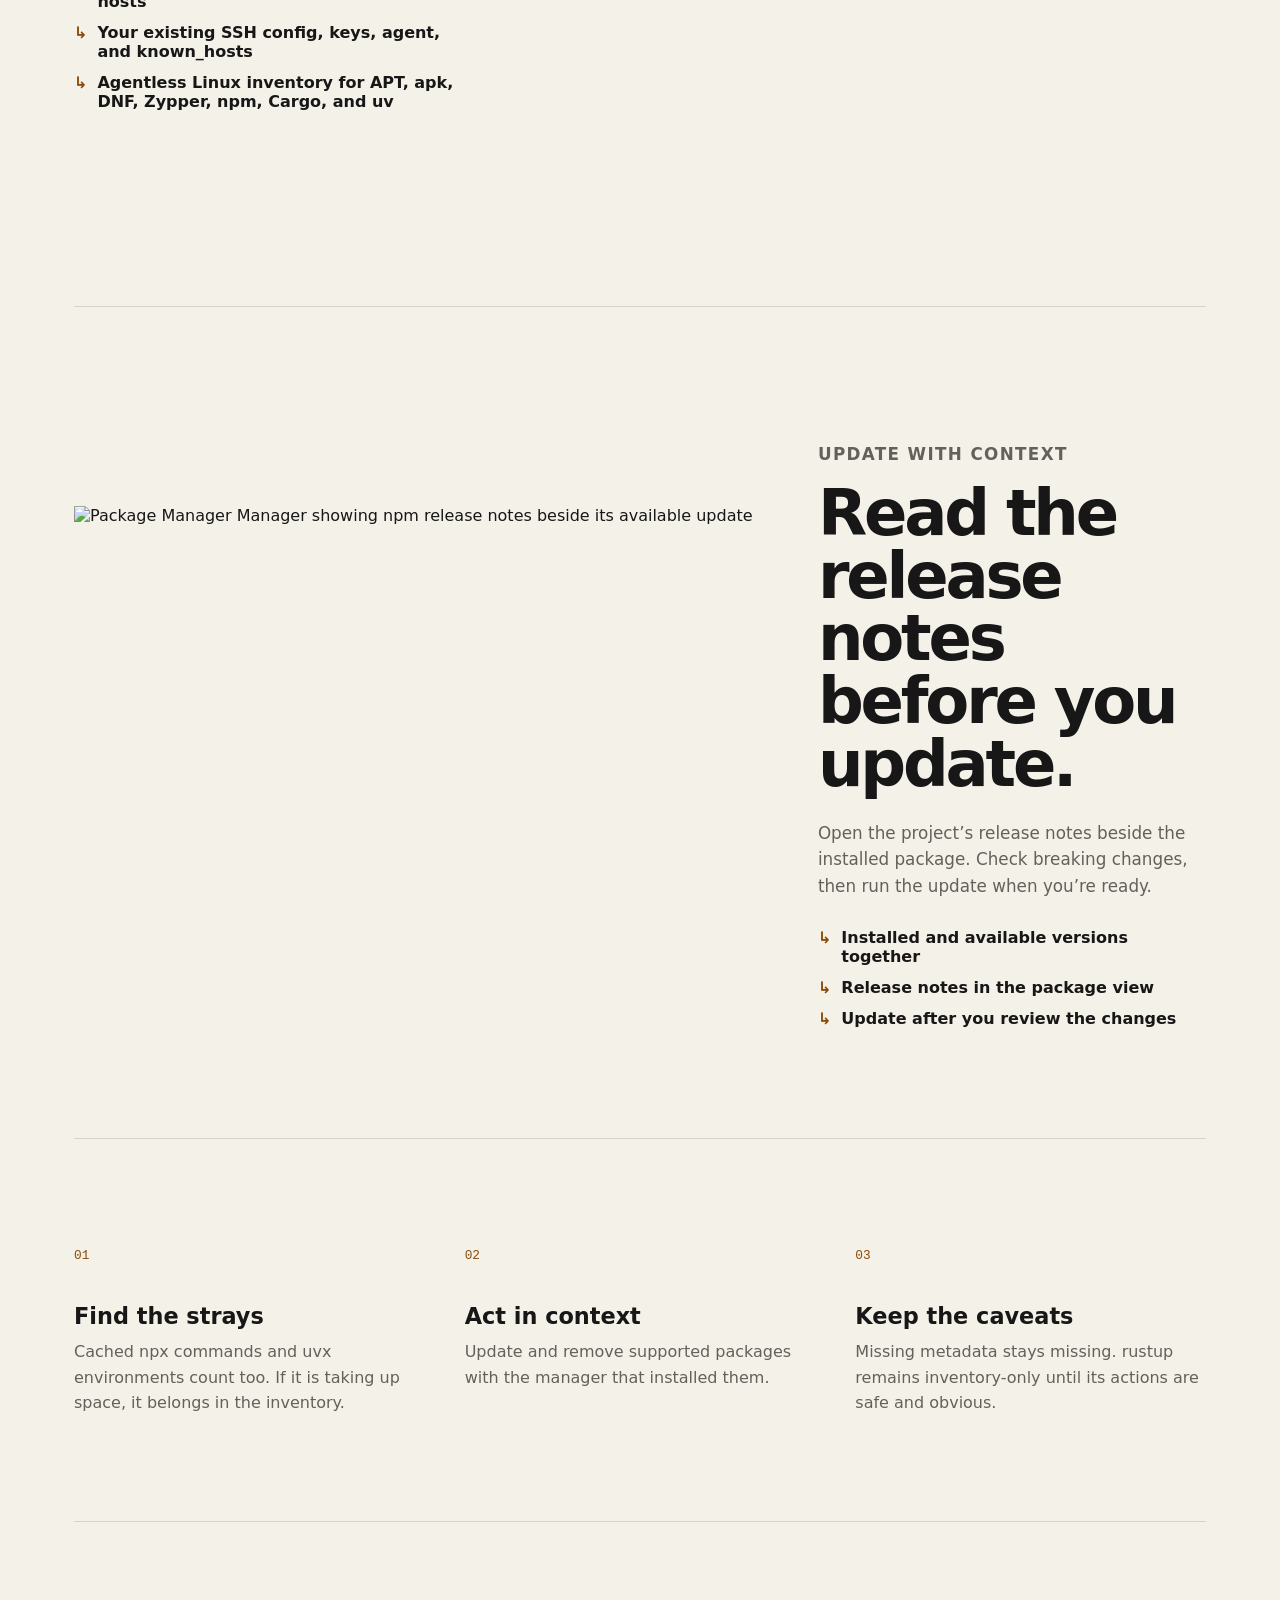
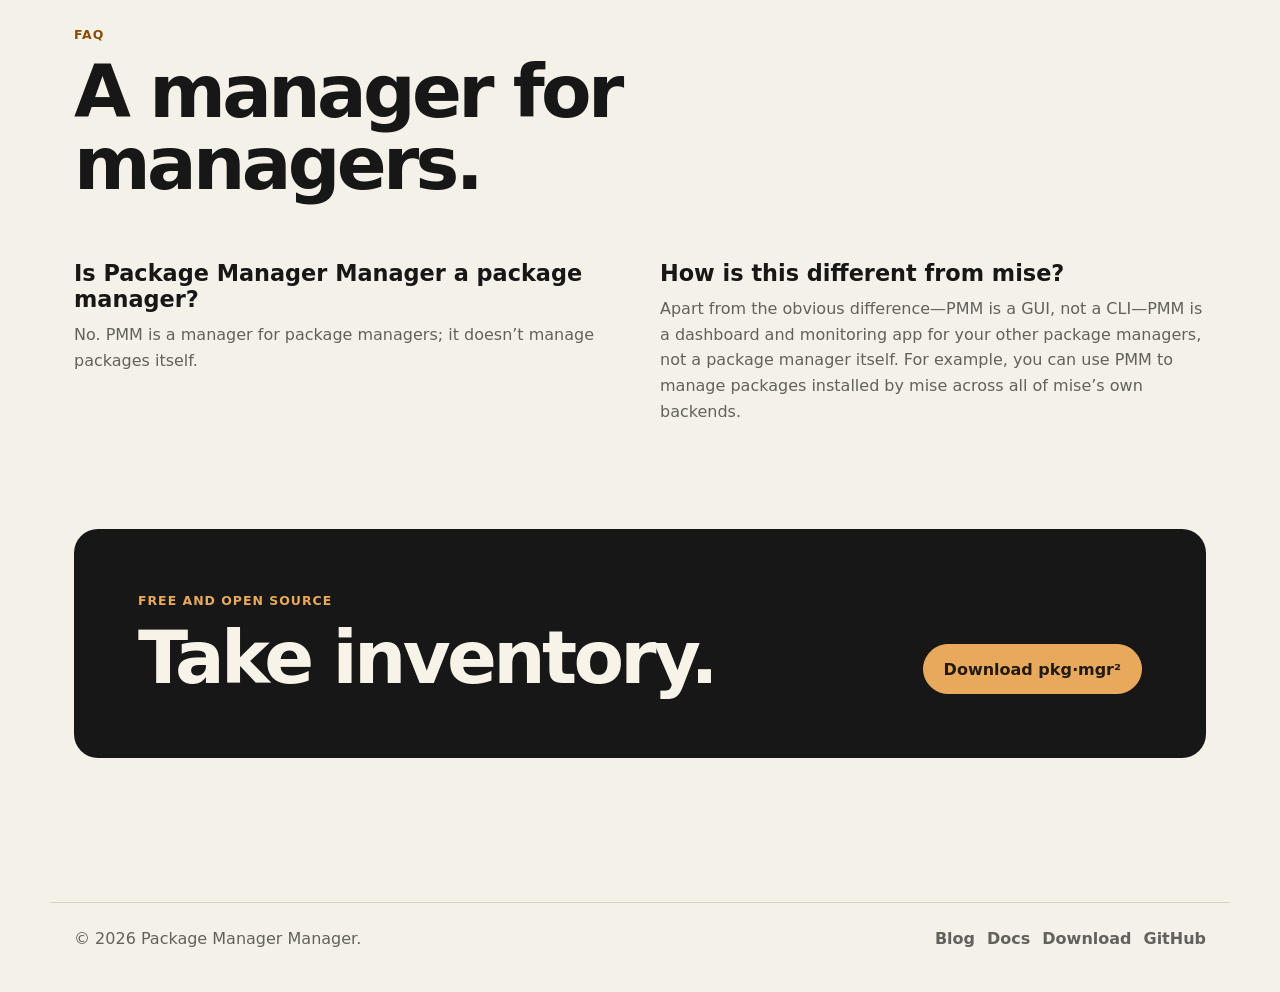
==== commit e33cf48c: "Document broader Linux host support" ====
--- a/www/index.html
+++ b/www/index.html
@@ -4,11 +4,11 @@
   <meta charset="UTF-8">
   <meta name="viewport" content="width=device-width, initial-scale=1.0">
   <title>The Package Manager Manager — Every package. One place.</title>
-  <meta name="description" content="Inventory and update packages across your Macs and DNF-based Linux hosts over SSH.">
+  <meta name="description" content="Inventory and update packages across your Macs and Linux hosts over SSH.">
   <meta property="og:type" content="website">
   <meta property="og:site_name" content="The Package Manager Manager">
   <meta property="og:title" content="The Package Manager Manager — Every package. One place.">
-  <meta property="og:description" content="See what every package manager installed across your Macs and DNF-based Linux hosts over SSH.">
+  <meta property="og:description" content="See what every package manager installed across your Macs and Linux hosts over SSH.">
   <meta property="og:url" content="https://mxcl.dev/package-manager-manager/">
   <meta property="og:image" content="https://mxcl.dev/package-manager-manager/preview.png">
   <meta property="og:image:secure_url" content="https://mxcl.dev/package-manager-manager/preview.png">
@@ -18,7 +18,7 @@
   <meta property="og:image:alt" content="The Package Manager Manager showing every package in one Mac app">
   <meta name="twitter:card" content="summary_large_image">
   <meta name="twitter:title" content="The Package Manager Manager — Every package. One place.">
-  <meta name="twitter:description" content="See what every package manager installed across your Macs and DNF-based Linux hosts over SSH.">
+  <meta name="twitter:description" content="See what every package manager installed across your Macs and Linux hosts over SSH.">
   <meta name="twitter:image" content="https://mxcl.dev/package-manager-manager/preview.png">
   <meta name="twitter:image:alt" content="The Package Manager Manager showing every package in one Mac app">
   <link rel="canonical" href="https://mxcl.dev/package-manager-manager/">
@@ -63,7 +63,7 @@
         </div>
 
         <p class="manager-line" aria-label="Supported package managers">
-          <span>Homebrew</span><span>DNF</span><span>mise</span><span>Skills</span><span>npm + npx</span><span>uv + uvx</span><span>Cargo + rustup</span>
+          <span>Homebrew</span><span>APT + apk + DNF + Zypper</span><span>mise</span><span>Skills</span><span>npm + npx</span><span>uv + uvx</span><span>Cargo + rustup</span>
         </p>
 
         <figure class="product-shot hero-shot">
@@ -76,9 +76,9 @@
         <h2 id="inventory-title">Your tools stopped living in one place.</h2>
         <div class="inventory-points">
           <article>
-            <strong>10</strong>
+            <strong>13</strong>
             <h3>Package managers</h3>
-            <p>Homebrew, DNF, mise, Skills, npm, npx, uv, uvx, Cargo, and rustup, searched together.</p>
+            <p>Homebrew, APT, apk, DNF, Zypper, mise, Skills, npm, npx, uv, uvx, Cargo, and rustup, searched together.</p>
             <p>Missing one? Just <a href='https://github.com/mxcl/pmm/issues/new'>open a ticket</a> and we’ll add it.</p>
           </article>
           <article>
@@ -143,11 +143,11 @@
         <div class="story-copy">
           <p class="eyebrow">One app, more hosts</p>
           <h2 id="remote-hosts-title">Update hosts you already SSH into.</h2>
-          <p>Add a Mac or DNF-based Linux host. Its Installed and Outdated lists appear in the sidebar, ready for updates and uninstalls.</p>
-          <ul class="check-list">
-            <li>macOS, Amazon Linux, and other DNF-based hosts</li>
+          <p>Add a Mac or Linux host. Its Installed and Outdated lists appear in the sidebar, ready for updates and uninstalls.</p>
+          <ul class="check-list">
+            <li>macOS, Debian, Ubuntu, Alpine, Amazon Linux, Fedora, and openSUSE hosts</li>
             <li>Your existing SSH config, keys, agent, and known_hosts</li>
-            <li>Agentless Linux inventory for DNF, npm, Cargo, and uv</li>
+            <li>Agentless Linux inventory for APT, apk, DNF, Zypper, npm, Cargo, and uv</li>
           </ul>
         </div>
         <figure class="product-shot remote-shot">
